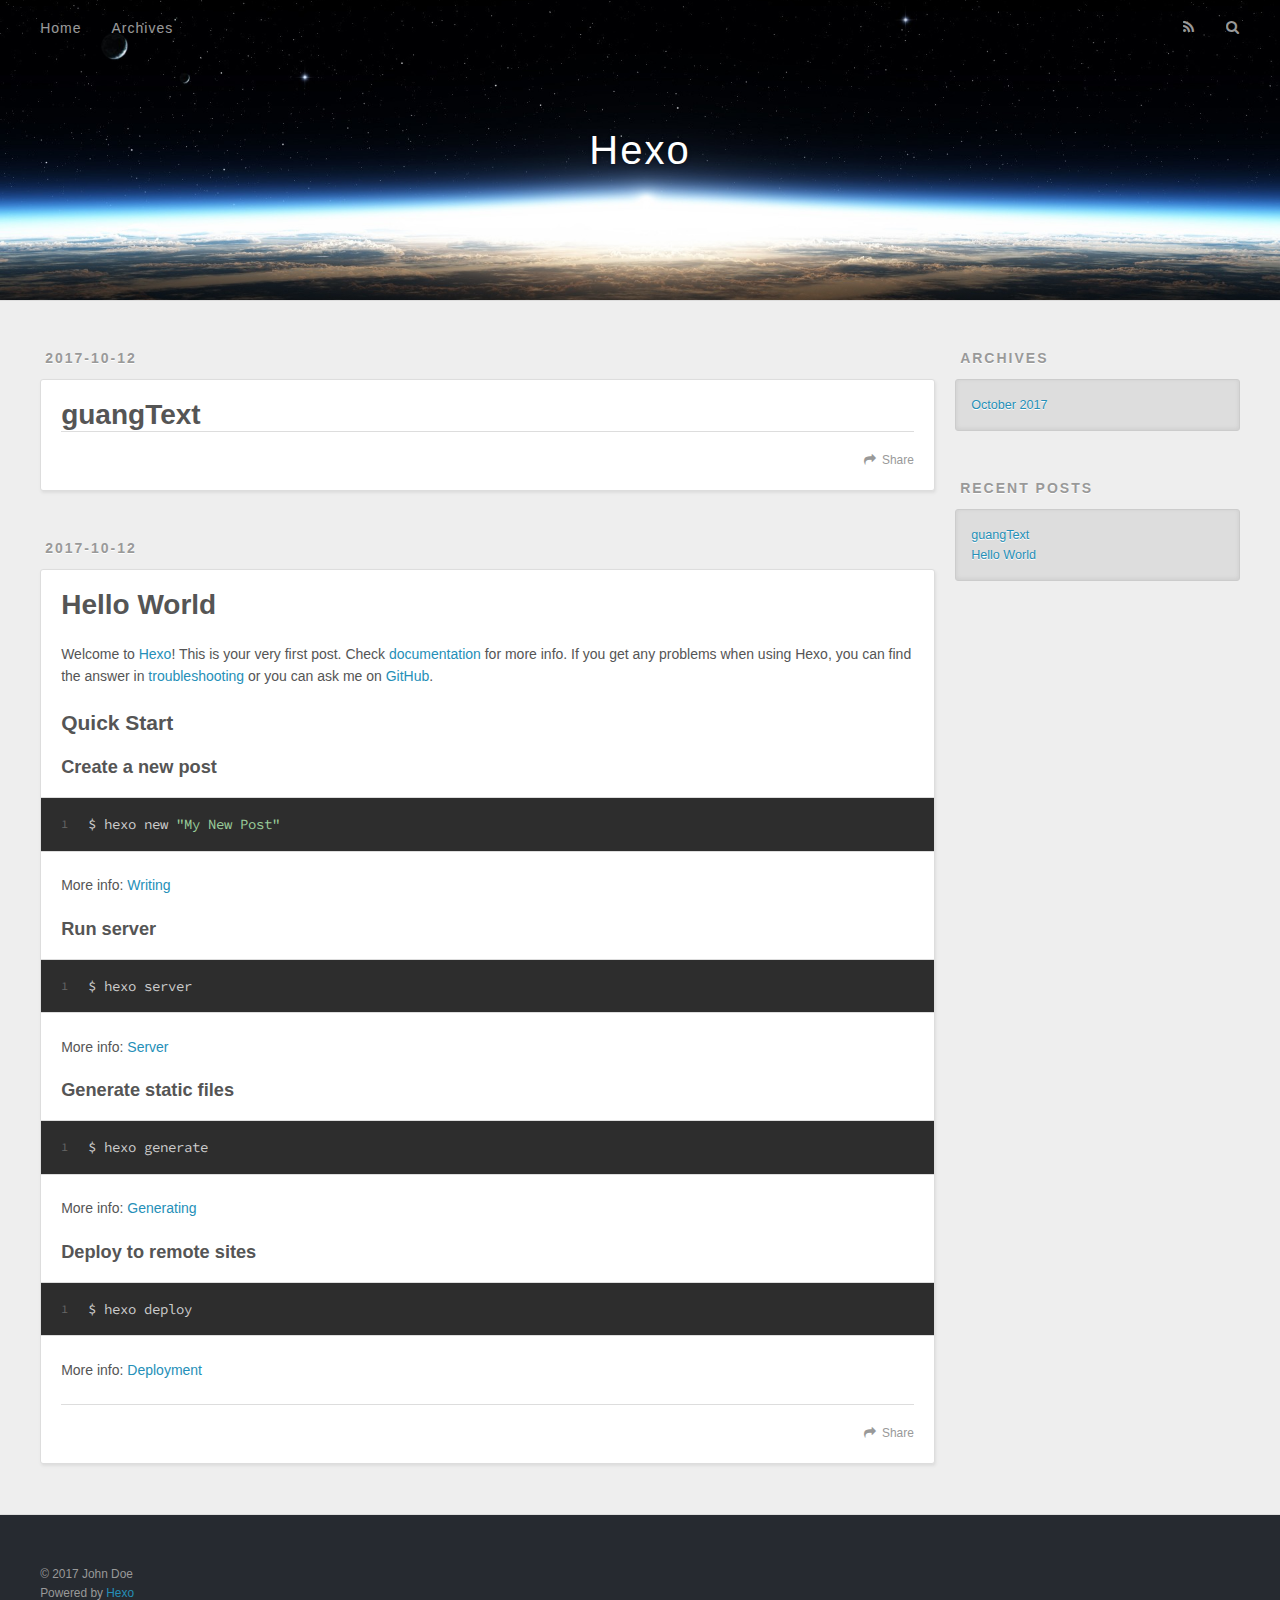
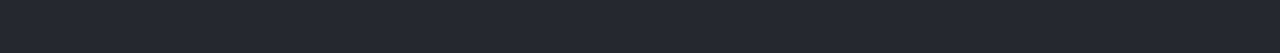
==== index.html @ 4a5bb2af "Site updated: 2017-10-12 17:40:52" ====
<!DOCTYPE html>
<html>
<head>
  <meta charset="utf-8">
  
  <title>Hexo</title>
  <meta name="viewport" content="width=device-width, initial-scale=1, maximum-scale=1">
  <meta property="og:type" content="website">
<meta property="og:title" content="Hexo">
<meta property="og:url" content="http://yoursite.com/index.html">
<meta property="og:site_name" content="Hexo">
<meta name="twitter:card" content="summary">
<meta name="twitter:title" content="Hexo">
  
    <link rel="alternate" href="/atom.xml" title="Hexo" type="application/atom+xml">
  
  
    <link rel="icon" href="/favicon.png">
  
  
    <link href="//fonts.googleapis.com/css?family=Source+Code+Pro" rel="stylesheet" type="text/css">
  
  <link rel="stylesheet" href="/css/style.css">
  

</head>

<body>
  <div id="container">
    <div id="wrap">
      <header id="header">
  <div id="banner"></div>
  <div id="header-outer" class="outer">
    <div id="header-title" class="inner">
      <h1 id="logo-wrap">
        <a href="/" id="logo">Hexo</a>
      </h1>
      
    </div>
    <div id="header-inner" class="inner">
      <nav id="main-nav">
        <a id="main-nav-toggle" class="nav-icon"></a>
        
          <a class="main-nav-link" href="/">Home</a>
        
          <a class="main-nav-link" href="/archives">Archives</a>
        
      </nav>
      <nav id="sub-nav">
        
          <a id="nav-rss-link" class="nav-icon" href="/atom.xml" title="RSS Feed"></a>
        
        <a id="nav-search-btn" class="nav-icon" title="Search"></a>
      </nav>
      <div id="search-form-wrap">
        <form action="//google.com/search" method="get" accept-charset="UTF-8" class="search-form"><input type="search" name="q" class="search-form-input" placeholder="Search"><button type="submit" class="search-form-submit">&#xF002;</button><input type="hidden" name="sitesearch" value="http://yoursite.com"></form>
      </div>
    </div>
  </div>
</header>
      <div class="outer">
        <section id="main">
  
    <article id="post-guangText" class="article article-type-post" itemscope itemprop="blogPost">
  <div class="article-meta">
    <a href="/2017/10/12/guangText/" class="article-date">
  <time datetime="2017-10-12T09:16:40.000Z" itemprop="datePublished">2017-10-12</time>
</a>
    
  </div>
  <div class="article-inner">
    
    
      <header class="article-header">
        
  
    <h1 itemprop="name">
      <a class="article-title" href="/2017/10/12/guangText/">guangText</a>
    </h1>
  

      </header>
    
    <div class="article-entry" itemprop="articleBody">
      
        
      
    </div>
    <footer class="article-footer">
      <a data-url="http://yoursite.com/2017/10/12/guangText/" data-id="cj8o9xj060001q8fym6gomhnx" class="article-share-link">Share</a>
      
      
    </footer>
  </div>
  
</article>


  
    <article id="post-hello-world" class="article article-type-post" itemscope itemprop="blogPost">
  <div class="article-meta">
    <a href="/2017/10/12/hello-world/" class="article-date">
  <time datetime="2017-10-12T09:12:20.000Z" itemprop="datePublished">2017-10-12</time>
</a>
    
  </div>
  <div class="article-inner">
    
    
      <header class="article-header">
        
  
    <h1 itemprop="name">
      <a class="article-title" href="/2017/10/12/hello-world/">Hello World</a>
    </h1>
  

      </header>
    
    <div class="article-entry" itemprop="articleBody">
      
        <p>Welcome to <a href="https://hexo.io/" target="_blank" rel="external">Hexo</a>! This is your very first post. Check <a href="https://hexo.io/docs/" target="_blank" rel="external">documentation</a> for more info. If you get any problems when using Hexo, you can find the answer in <a href="https://hexo.io/docs/troubleshooting.html" target="_blank" rel="external">troubleshooting</a> or you can ask me on <a href="https://github.com/hexojs/hexo/issues" target="_blank" rel="external">GitHub</a>.</p>
<h2 id="Quick-Start"><a href="#Quick-Start" class="headerlink" title="Quick Start"></a>Quick Start</h2><h3 id="Create-a-new-post"><a href="#Create-a-new-post" class="headerlink" title="Create a new post"></a>Create a new post</h3><figure class="highlight bash"><table><tr><td class="gutter"><pre><div class="line">1</div></pre></td><td class="code"><pre><div class="line">$ hexo new <span class="string">"My New Post"</span></div></pre></td></tr></table></figure>
<p>More info: <a href="https://hexo.io/docs/writing.html" target="_blank" rel="external">Writing</a></p>
<h3 id="Run-server"><a href="#Run-server" class="headerlink" title="Run server"></a>Run server</h3><figure class="highlight bash"><table><tr><td class="gutter"><pre><div class="line">1</div></pre></td><td class="code"><pre><div class="line">$ hexo server</div></pre></td></tr></table></figure>
<p>More info: <a href="https://hexo.io/docs/server.html" target="_blank" rel="external">Server</a></p>
<h3 id="Generate-static-files"><a href="#Generate-static-files" class="headerlink" title="Generate static files"></a>Generate static files</h3><figure class="highlight bash"><table><tr><td class="gutter"><pre><div class="line">1</div></pre></td><td class="code"><pre><div class="line">$ hexo generate</div></pre></td></tr></table></figure>
<p>More info: <a href="https://hexo.io/docs/generating.html" target="_blank" rel="external">Generating</a></p>
<h3 id="Deploy-to-remote-sites"><a href="#Deploy-to-remote-sites" class="headerlink" title="Deploy to remote sites"></a>Deploy to remote sites</h3><figure class="highlight bash"><table><tr><td class="gutter"><pre><div class="line">1</div></pre></td><td class="code"><pre><div class="line">$ hexo deploy</div></pre></td></tr></table></figure>
<p>More info: <a href="https://hexo.io/docs/deployment.html" target="_blank" rel="external">Deployment</a></p>

      
    </div>
    <footer class="article-footer">
      <a data-url="http://yoursite.com/2017/10/12/hello-world/" data-id="cj8o9xiz60000q8fy10yx5r9x" class="article-share-link">Share</a>
      
      
    </footer>
  </div>
  
</article>


  

</section>
        
          <aside id="sidebar">
  
    

  
    

  
    
  
    
  <div class="widget-wrap">
    <h3 class="widget-title">Archives</h3>
    <div class="widget">
      <ul class="archive-list"><li class="archive-list-item"><a class="archive-list-link" href="/archives/2017/10/">October 2017</a></li></ul>
    </div>
  </div>


  
    
  <div class="widget-wrap">
    <h3 class="widget-title">Recent Posts</h3>
    <div class="widget">
      <ul>
        
          <li>
            <a href="/2017/10/12/guangText/">guangText</a>
          </li>
        
          <li>
            <a href="/2017/10/12/hello-world/">Hello World</a>
          </li>
        
      </ul>
    </div>
  </div>

  
</aside>
        
      </div>
      <footer id="footer">
  
  <div class="outer">
    <div id="footer-info" class="inner">
      &copy; 2017 John Doe<br>
      Powered by <a href="http://hexo.io/" target="_blank">Hexo</a>
    </div>
  </div>
</footer>
    </div>
    <nav id="mobile-nav">
  
    <a href="/" class="mobile-nav-link">Home</a>
  
    <a href="/archives" class="mobile-nav-link">Archives</a>
  
</nav>
    

<script src="//ajax.googleapis.com/ajax/libs/jquery/2.0.3/jquery.min.js"></script>


  <link rel="stylesheet" href="/fancybox/jquery.fancybox.css">
  <script src="/fancybox/jquery.fancybox.pack.js"></script>


<script src="/js/script.js"></script>

  </div>
</body>
</html>
---- css/style.css ----
body {
  width: 100%;
}
body:before,
body:after {
  content: "";
  display: table;
}
body:after {
  clear: both;
}
html,
body,
div,
span,
applet,
object,
iframe,
h1,
h2,
h3,
h4,
h5,
h6,
p,
blockquote,
pre,
a,
abbr,
acronym,
address,
big,
cite,
code,
del,
dfn,
em,
img,
ins,
kbd,
q,
s,
samp,
small,
strike,
strong,
sub,
sup,
tt,
var,
dl,
dt,
dd,
ol,
ul,
li,
fieldset,
form,
label,
legend,
table,
caption,
tbody,
tfoot,
thead,
tr,
th,
td {
  margin: 0;
  padding: 0;
  border: 0;
  outline: 0;
  font-weight: inherit;
  font-style: inherit;
  font-family: inherit;
  font-size: 100%;
  vertical-align: baseline;
}
body {
  line-height: 1;
  color: #000;
  background: #fff;
}
ol,
ul {
  list-style: none;
}
table {
  border-collapse: separate;
  border-spacing: 0;
  vertical-align: middle;
}
caption,
th,
td {
  text-align: left;
  font-weight: normal;
  vertical-align: middle;
}
a img {
  border: none;
}
input,
button {
  margin: 0;
  padding: 0;
}
input::-moz-focus-inner,
button::-moz-focus-inner {
  border: 0;
  padding: 0;
}
@font-face {
  font-family: FontAwesome;
  font-style: normal;
  font-weight: normal;
  src: url("fonts/fontawesome-webfont.eot?v=#4.0.3");
  src: url("fonts/fontawesome-webfont.eot?#iefix&v=#4.0.3") format("embedded-opentype"), url("fonts/fontawesome-webfont.woff?v=#4.0.3") format("woff"), url("fonts/fontawesome-webfont.ttf?v=#4.0.3") format("truetype"), url("fonts/fontawesome-webfont.svg#fontawesomeregular?v=#4.0.3") format("svg");
}
html,
body,
#container {
  height: 100%;
}
body {
  background: #eee;
  font: 14px "Helvetica Neue", Helvetica, Arial, sans-serif;
  -webkit-text-size-adjust: 100%;
}
.outer {
  max-width: 1220px;
  margin: 0 auto;
  padding: 0 20px;
}
.outer:before,
.outer:after {
  content: "";
  display: table;
}
.outer:after {
  clear: both;
}
.inner {
  display: inline;
  float: left;
  width: 98.33333333333333%;
  margin: 0 0.833333333333333%;
}
.left,
.alignleft {
  float: left;
}
.right,
.alignright {
  float: right;
}
.clear {
  clear: both;
}
#container {
  position: relative;
}
.mobile-nav-on {
  overflow: hidden;
}
#wrap {
  height: 100%;
  width: 100%;
  position: absolute;
  top: 0;
  left: 0;
  -webkit-transition: 0.2s ease-out;
  -moz-transition: 0.2s ease-out;
  -ms-transition: 0.2s ease-out;
  transition: 0.2s ease-out;
  z-index: 1;
  background: #eee;
}
.mobile-nav-on #wrap {
  left: 280px;
}
@media screen and (min-width: 768px) {
  #main {
    display: inline;
    float: left;
    width: 73.33333333333333%;
    margin: 0 0.833333333333333%;
  }
}
.article-date,
.article-category-link,
.archive-year,
.widget-title {
  text-decoration: none;
  text-transform: uppercase;
  letter-spacing: 2px;
  color: #999;
  margin-bottom: 1em;
  margin-left: 5px;
  line-height: 1em;
  text-shadow: 0 1px #fff;
  font-weight: bold;
}
.article-inner,
.archive-article-inner {
  background: #fff;
  -webkit-box-shadow: 1px 2px 3px #ddd;
  box-shadow: 1px 2px 3px #ddd;
  border: 1px solid #ddd;
  border-radius: 3px;
}
.article-entry h1,
.widget h1 {
  font-size: 2em;
}
.article-entry h2,
.widget h2 {
  font-size: 1.5em;
}
.article-entry h3,
.widget h3 {
  font-size: 1.3em;
}
.article-entry h4,
.widget h4 {
  font-size: 1.2em;
}
.article-entry h5,
.widget h5 {
  font-size: 1em;
}
.article-entry h6,
.widget h6 {
  font-size: 1em;
  color: #999;
}
.article-entry hr,
.widget hr {
  border: 1px dashed #ddd;
}
.article-entry strong,
.widget strong {
  font-weight: bold;
}
.article-entry em,
.widget em,
.article-entry cite,
.widget cite {
  font-style: italic;
}
.article-entry sup,
.widget sup,
.article-entry sub,
.widget sub {
  font-size: 0.75em;
  line-height: 0;
  position: relative;
  vertical-align: baseline;
}
.article-entry sup,
.widget sup {
  top: -0.5em;
}
.article-entry sub,
.widget sub {
  bottom: -0.2em;
}
.article-entry small,
.widget small {
  font-size: 0.85em;
}
.article-entry acronym,
.widget acronym,
.article-entry abbr,
.widget abbr {
  border-bottom: 1px dotted;
}
.article-entry ul,
.widget ul,
.article-entry ol,
.widget ol,
.article-entry dl,
.widget dl {
  margin: 0 20px;
  line-height: 1.6em;
}
.article-entry ul ul,
.widget ul ul,
.article-entry ol ul,
.widget ol ul,
.article-entry ul ol,
.widget ul ol,
.article-entry ol ol,
.widget ol ol {
  margin-top: 0;
  margin-bottom: 0;
}
.article-entry ul,
.widget ul {
  list-style: disc;
}
.article-entry ol,
.widget ol {
  list-style: decimal;
}
.article-entry dt,
.widget dt {
  font-weight: bold;
}
#header {
  height: 300px;
  position: relative;
  border-bottom: 1px solid #ddd;
}
#header:before,
#header:after {
  content: "";
  position: absolute;
  left: 0;
  right: 0;
  height: 40px;
}
#header:before {
  top: 0;
  background: -webkit-linear-gradient(rgba(0,0,0,0.2), transparent);
  background: -moz-linear-gradient(rgba(0,0,0,0.2), transparent);
  background: -ms-linear-gradient(rgba(0,0,0,0.2), transparent);
  background: linear-gradient(rgba(0,0,0,0.2), transparent);
}
#header:after {
  bottom: 0;
  background: -webkit-linear-gradient(transparent, rgba(0,0,0,0.2));
  background: -moz-linear-gradient(transparent, rgba(0,0,0,0.2));
  background: -ms-linear-gradient(transparent, rgba(0,0,0,0.2));
  background: linear-gradient(transparent, rgba(0,0,0,0.2));
}
#header-outer {
  height: 100%;
  position: relative;
}
#header-inner {
  position: relative;
  overflow: hidden;
}
#banner {
  position: absolute;
  top: 0;
  left: 0;
  width: 100%;
  height: 100%;
  background: url("images/banner.jpg") center #000;
  -webkit-background-size: cover;
  -moz-background-size: cover;
  background-size: cover;
  z-index: -1;
}
#header-title {
  text-align: center;
  height: 40px;
  position: absolute;
  top: 50%;
  left: 0;
  margin-top: -20px;
}
#logo,
#subtitle {
  text-decoration: none;
  color: #fff;
  font-weight: 300;
  text-shadow: 0 1px 4px rgba(0,0,0,0.3);
}
#logo {
  font-size: 40px;
  line-height: 40px;
  letter-spacing: 2px;
}
#subtitle {
  font-size: 16px;
  line-height: 16px;
  letter-spacing: 1px;
}
#subtitle-wrap {
  margin-top: 16px;
}
#main-nav {
  float: left;
  margin-left: -15px;
}
.nav-icon,
.main-nav-link {
  float: left;
  color: #fff;
  opacity: 0.6;
  text-decoration: none;
  text-shadow: 0 1px rgba(0,0,0,0.2);
  -webkit-transition: opacity 0.2s;
  -moz-transition: opacity 0.2s;
  -ms-transition: opacity 0.2s;
  transition: opacity 0.2s;
  display: block;
  padding: 20px 15px;
}
.nav-icon:hover,
.main-nav-link:hover {
  opacity: 1;
}
.nav-icon {
  font-family: FontAwesome;
  text-align: center;
  font-size: 14px;
  width: 14px;
  height: 14px;
  padding: 20px 15px;
  position: relative;
  cursor: pointer;
}
.main-nav-link {
  font-weight: 300;
  letter-spacing: 1px;
}
@media screen and (max-width: 479px) {
  .main-nav-link {
    display: none;
  }
}
#main-nav-toggle {
  display: none;
}
#main-nav-toggle:before {
  content: "\f0c9";
}
@media screen and (max-width: 479px) {
  #main-nav-toggle {
    display: block;
  }
}
#sub-nav {
  float: right;
  margin-right: -15px;
}
#nav-rss-link:before {
  content: "\f09e";
}
#nav-search-btn:before {
  content: "\f002";
}
#search-form-wrap {
  position: absolute;
  top: 15px;
  width: 150px;
  height: 30px;
  right: -150px;
  opacity: 0;
  -webkit-transition: 0.2s ease-out;
  -moz-transition: 0.2s ease-out;
  -ms-transition: 0.2s ease-out;
  transition: 0.2s ease-out;
}
#search-form-wrap.on {
  opacity: 1;
  right: 0;
}
@media screen and (max-width: 479px) {
  #search-form-wrap {
    width: 100%;
    right: -100%;
  }
}
.search-form {
  position: absolute;
  top: 0;
  left: 0;
  right: 0;
  background: #fff;
  padding: 5px 15px;
  border-radius: 15px;
  -webkit-box-shadow: 0 0 10px rgba(0,0,0,0.3);
  box-shadow: 0 0 10px rgba(0,0,0,0.3);
}
.search-form-input {
  border: none;
  background: none;
  color: #555;
  width: 100%;
  font: 13px "Helvetica Neue", Helvetica, Arial, sans-serif;
  outline: none;
}
.search-form-input::-webkit-search-results-decoration,
.search-form-input::-webkit-search-cancel-button {
  -webkit-appearance: none;
}
.search-form-submit {
  position: absolute;
  top: 50%;
  right: 10px;
  margin-top: -7px;
  font: 13px FontAwesome;
  border: none;
  background: none;
  color: #bbb;
  cursor: pointer;
}
.search-form-submit:hover,
.search-form-submit:focus {
  color: #777;
}
.article {
  margin: 50px 0;
}
.article-inner {
  overflow: hidden;
}
.article-meta:before,
.article-meta:after {
  content: "";
  display: table;
}
.article-meta:after {
  clear: both;
}
.article-date {
  float: left;
}
.article-category {
  float: left;
  line-height: 1em;
  color: #ccc;
  text-shadow: 0 1px #fff;
  margin-left: 8px;
}
.article-category:before {
  content: "\2022";
}
.article-category-link {
  margin: 0 12px 1em;
}
.article-header {
  padding: 20px 20px 0;
}
.article-title {
  text-decoration: none;
  font-size: 2em;
  font-weight: bold;
  color: #555;
  line-height: 1.1em;
  -webkit-transition: color 0.2s;
  -moz-transition: color 0.2s;
  -ms-transition: color 0.2s;
  transition: color 0.2s;
}
a.article-title:hover {
  color: #258fb8;
}
.article-entry {
  color: #555;
  padding: 0 20px;
}
.article-entry:before,
.article-entry:after {
  content: "";
  display: table;
}
.article-entry:after {
  clear: both;
}
.article-entry p,
.article-entry table {
  line-height: 1.6em;
  margin: 1.6em 0;
}
.article-entry h1,
.article-entry h2,
.article-entry h3,
.article-entry h4,
.article-entry h5,
.article-entry h6 {
  font-weight: bold;
}
.article-entry h1,
.article-entry h2,
.article-entry h3,
.article-entry h4,
.article-entry h5,
.article-entry h6 {
  line-height: 1.1em;
  margin: 1.1em 0;
}
.article-entry a {
  color: #258fb8;
  text-decoration: none;
}
.article-entry a:hover {
  text-decoration: underline;
}
.article-entry ul,
.article-entry ol,
.article-entry dl {
  margin-top: 1.6em;
  margin-bottom: 1.6em;
}
.article-entry img,
.article-entry video {
  max-width: 100%;
  height: auto;
  display: block;
  margin: auto;
}
.article-entry iframe {
  border: none;
}
.article-entry table {
  width: 100%;
  border-collapse: collapse;
  border-spacing: 0;
}
.article-entry th {
  font-weight: bold;
  border-bottom: 3px solid #ddd;
  padding-bottom: 0.5em;
}
.article-entry td {
  border-bottom: 1px solid #ddd;
  padding: 10px 0;
}
.article-entry blockquote {
  font-family: Georgia, "Times New Roman", serif;
  font-size: 1.4em;
  margin: 1.6em 20px;
  text-align: center;
}
.article-entry blockquote footer {
  font-size: 14px;
  margin: 1.6em 0;
  font-family: "Helvetica Neue", Helvetica, Arial, sans-serif;
}
.article-entry blockquote footer cite:before {
  content: "—";
  padding: 0 0.5em;
}
.article-entry .pullquote {
  text-align: left;
  width: 45%;
  margin: 0;
}
.article-entry .pullquote.left {
  margin-left: 0.5em;
  margin-right: 1em;
}
.article-entry .pullquote.right {
  margin-right: 0.5em;
  margin-left: 1em;
}
.article-entry .caption {
  color: #999;
  display: block;
  font-size: 0.9em;
  margin-top: 0.5em;
  position: relative;
  text-align: center;
}
.article-entry .video-container {
  position: relative;
  padding-top: 56.25%;
  height: 0;
  overflow: hidden;
}
.article-entry .video-container iframe,
.article-entry .video-container object,
.article-entry .video-container embed {
  position: absolute;
  top: 0;
  left: 0;
  width: 100%;
  height: 100%;
  margin-top: 0;
}
.article-more-link a {
  display: inline-block;
  line-height: 1em;
  padding: 6px 15px;
  border-radius: 15px;
  background: #eee;
  color: #999;
  text-shadow: 0 1px #fff;
  text-decoration: none;
}
.article-more-link a:hover {
  background: #258fb8;
  color: #fff;
  text-decoration: none;
  text-shadow: 0 1px #1e7293;
}
.article-footer {
  font-size: 0.85em;
  line-height: 1.6em;
  border-top: 1px solid #ddd;
  padding-top: 1.6em;
  margin: 0 20px 20px;
}
.article-footer:before,
.article-footer:after {
  content: "";
  display: table;
}
.article-footer:after {
  clear: both;
}
.article-footer a {
  color: #999;
  text-decoration: none;
}
.article-footer a:hover {
  color: #555;
}
.article-tag-list-item {
  float: left;
  margin-right: 10px;
}
.article-tag-list-link:before {
  content: "#";
}
.article-comment-link {
  float: right;
}
.article-comment-link:before {
  content: "\f075";
  font-family: FontAwesome;
  padding-right: 8px;
}
.article-share-link {
  cursor: pointer;
  float: right;
  margin-left: 20px;
}
.article-share-link:before {
  content: "\f064";
  font-family: FontAwesome;
  padding-right: 6px;
}
#article-nav {
  position: relative;
}
#article-nav:before,
#article-nav:after {
  content: "";
  display: table;
}
#article-nav:after {
  clear: both;
}
@media screen and (min-width: 768px) {
  #article-nav {
    margin: 50px 0;
  }
  #article-nav:before {
    width: 8px;
    height: 8px;
    position: absolute;
    top: 50%;
    left: 50%;
    margin-top: -4px;
    margin-left: -4px;
    content: "";
    border-radius: 50%;
    background: #ddd;
    -webkit-box-shadow: 0 1px 2px #fff;
    box-shadow: 0 1px 2px #fff;
  }
}
.article-nav-link-wrap {
  text-decoration: none;
  text-shadow: 0 1px #fff;
  color: #999;
  -webkit-box-sizing: border-box;
  -moz-box-sizing: border-box;
  box-sizing: border-box;
  margin-top: 50px;
  text-align: center;
  display: block;
}
.article-nav-link-wrap:hover {
  color: #555;
}
@media screen and (min-width: 768px) {
  .article-nav-link-wrap {
    width: 50%;
    margin-top: 0;
  }
}
@media screen and (min-width: 768px) {
  #article-nav-newer {
    float: left;
    text-align: right;
    padding-right: 20px;
  }
}
@media screen and (min-width: 768px) {
  #article-nav-older {
    float: right;
    text-align: left;
    padding-left: 20px;
  }
}
.article-nav-caption {
  text-transform: uppercase;
  letter-spacing: 2px;
  color: #ddd;
  line-height: 1em;
  font-weight: bold;
}
#article-nav-newer .article-nav-caption {
  margin-right: -2px;
}
.article-nav-title {
  font-size: 0.85em;
  line-height: 1.6em;
  margin-top: 0.5em;
}
.article-share-box {
  position: absolute;
  display: none;
  background: #fff;
  -webkit-box-shadow: 1px 2px 10px rgba(0,0,0,0.2);
  box-shadow: 1px 2px 10px rgba(0,0,0,0.2);
  border-radius: 3px;
  margin-left: -145px;
  overflow: hidden;
  z-index: 1;
}
.article-share-box.on {
  display: block;
}
.article-share-input {
  width: 100%;
  background: none;
  -webkit-box-sizing: border-box;
  -moz-box-sizing: border-box;
  box-sizing: border-box;
  font: 14px "Helvetica Neue", Helvetica, Arial, sans-serif;
  padding: 0 15px;
  color: #555;
  outline: none;
  border: 1px solid #ddd;
  border-radius: 3px 3px 0 0;
  height: 36px;
  line-height: 36px;
}
.article-share-links {
  background: #eee;
}
.article-share-links:before,
.article-share-links:after {
  content: "";
  display: table;
}
.article-share-links:after {
  clear: both;
}
.article-share-twitter,
.article-share-facebook,
.article-share-pinterest,
.article-share-google {
  width: 50px;
  height: 36px;
  display: block;
  float: left;
  position: relative;
  color: #999;
  text-shadow: 0 1px #fff;
}
.article-share-twitter:before,
.article-share-facebook:before,
.article-share-pinterest:before,
.article-share-google:before {
  font-size: 20px;
  font-family: FontAwesome;
  width: 20px;
  height: 20px;
  position: absolute;
  top: 50%;
  left: 50%;
  margin-top: -10px;
  margin-left: -10px;
  text-align: center;
}
.article-share-twitter:hover,
.article-share-facebook:hover,
.article-share-pinterest:hover,
.article-share-google:hover {
  color: #fff;
}
.article-share-twitter:before {
  content: "\f099";
}
.article-share-twitter:hover {
  background: #00aced;
  text-shadow: 0 1px #008abe;
}
.article-share-facebook:before {
  content: "\f09a";
}
.article-share-facebook:hover {
  background: #3b5998;
  text-shadow: 0 1px #2f477a;
}
.article-share-pinterest:before {
  content: "\f0d2";
}
.article-share-pinterest:hover {
  background: #cb2027;
  text-shadow: 0 1px #a21a1f;
}
.article-share-google:before {
  content: "\f0d5";
}
.article-share-google:hover {
  background: #dd4b39;
  text-shadow: 0 1px #be3221;
}
.article-gallery {
  background: #000;
  position: relative;
}
.article-gallery-photos {
  position: relative;
  overflow: hidden;
}
.article-gallery-img {
  display: none;
  max-width: 100%;
}
.article-gallery-img:first-child {
  display: block;
}
.article-gallery-img.loaded {
  position: absolute;
  display: block;
}
.article-gallery-img img {
  display: block;
  max-width: 100%;
  margin: 0 auto;
}
#comments {
  background: #fff;
  -webkit-box-shadow: 1px 2px 3px #ddd;
  box-shadow: 1px 2px 3px #ddd;
  padding: 20px;
  border: 1px solid #ddd;
  border-radius: 3px;
  margin: 50px 0;
}
#comments a {
  color: #258fb8;
}
.archives-wrap {
  margin: 50px 0;
}
.archives:before,
.archives:after {
  content: "";
  display: table;
}
.archives:after {
  clear: both;
}
.archive-year-wrap {
  margin-bottom: 1em;
}
.archives {
  -webkit-column-gap: 10px;
  -moz-column-gap: 10px;
  column-gap: 10px;
}
@media screen and (min-width: 480px) and (max-width: 767px) {
  .archives {
    -webkit-column-count: 2;
    -moz-column-count: 2;
    column-count: 2;
  }
}
@media screen and (min-width: 768px) {
  .archives {
    -webkit-column-count: 3;
    -moz-column-count: 3;
    column-count: 3;
  }
}
.archive-article {
  -webkit-column-break-inside: avoid;
  page-break-inside: avoid;
  overflow: hidden;
  break-inside: avoid-column;
}
.archive-article-inner {
  padding: 10px;
  margin-bottom: 15px;
}
.archive-article-title {
  text-decoration: none;
  font-weight: bold;
  color: #555;
  -webkit-transition: color 0.2s;
  -moz-transition: color 0.2s;
  -ms-transition: color 0.2s;
  transition: color 0.2s;
  line-height: 1.6em;
}
.archive-article-title:hover {
  color: #258fb8;
}
.archive-article-footer {
  margin-top: 1em;
}
.archive-article-date {
  color: #999;
  text-decoration: none;
  font-size: 0.85em;
  line-height: 1em;
  margin-bottom: 0.5em;
  display: block;
}
#page-nav {
  margin: 50px auto;
  background: #fff;
  -webkit-box-shadow: 1px 2px 3px #ddd;
  box-shadow: 1px 2px 3px #ddd;
  border: 1px solid #ddd;
  border-radius: 3px;
  text-align: center;
  color: #999;
  overflow: hidden;
}
#page-nav:before,
#page-nav:after {
  content: "";
  display: table;
}
#page-nav:after {
  clear: both;
}
#page-nav a,
#page-nav span {
  padding: 10px 20px;
  line-height: 1;
  height: 2ex;
}
#page-nav a {
  color: #999;
  text-decoration: none;
}
#page-nav a:hover {
  background: #999;
  color: #fff;
}
#page-nav .prev {
  float: left;
}
#page-nav .next {
  float: right;
}
#page-nav .page-number {
  display: inline-block;
}
@media screen and (max-width: 479px) {
  #page-nav .page-number {
    display: none;
  }
}
#page-nav .current {
  color: #555;
  font-weight: bold;
}
#page-nav .space {
  color: #ddd;
}
#footer {
  background: #262a30;
  padding: 50px 0;
  border-top: 1px solid #ddd;
  color: #999;
}
#footer a {
  color: #258fb8;
  text-decoration: none;
}
#footer a:hover {
  text-decoration: underline;
}
#footer-info {
  line-height: 1.6em;
  font-size: 0.85em;
}
.article-entry pre,
.article-entry .highlight {
  background: #2d2d2d;
  margin: 0 -20px;
  padding: 15px 20px;
  border-style: solid;
  border-color: #ddd;
  border-width: 1px 0;
  overflow: auto;
  color: #ccc;
  line-height: 22.400000000000002px;
}
.article-entry .highlight .gutter pre,
.article-entry .gist .gist-file .gist-data .line-numbers {
  color: #666;
  font-size: 0.85em;
}
.article-entry pre,
.article-entry code {
  font-family: "Source Code Pro", Consolas, Monaco, Menlo, Consolas, monospace;
}
.article-entry code {
  background: #eee;
  text-shadow: 0 1px #fff;
  padding: 0 0.3em;
}
.article-entry pre code {
  background: none;
  text-shadow: none;
  padding: 0;
}
.article-entry .highlight pre {
  border: none;
  margin: 0;
  padding: 0;
}
.article-entry .highlight table {
  margin: 0;
  width: auto;
}
.article-entry .highlight td {
  border: none;
  padding: 0;
}
.article-entry .highlight figcaption {
  font-size: 0.85em;
  color: #999;
  line-height: 1em;
  margin-bottom: 1em;
}
.article-entry .highlight figcaption:before,
.article-entry .highlight figcaption:after {
  content: "";
  display: table;
}
.article-entry .highlight figcaption:after {
  clear: both;
}
.article-entry .highlight figcaption a {
  float: right;
}
.article-entry .highlight .gutter pre {
  text-align: right;
  padding-right: 20px;
}
.article-entry .highlight .line {
  height: 22.400000000000002px;
}
.article-entry .highlight .line.marked {
  background: #515151;
}
.article-entry .gist {
  margin: 0 -20px;
  border-style: solid;
  border-color: #ddd;
  border-width: 1px 0;
  background: #2d2d2d;
  padding: 15px 20px 15px 0;
}
.article-entry .gist .gist-file {
  border: none;
  font-family: "Source Code Pro", Consolas, Monaco, Menlo, Consolas, monospace;
  margin: 0;
}
.article-entry .gist .gist-file .gist-data {
  background: none;
  border: none;
}
.article-entry .gist .gist-file .gist-data .line-numbers {
  background: none;
  border: none;
  padding: 0 20px 0 0;
}
.article-entry .gist .gist-file .gist-data .line-data {
  padding: 0 !important;
}
.article-entry .gist .gist-file .highlight {
  margin: 0;
  padding: 0;
  border: none;
}
.article-entry .gist .gist-file .gist-meta {
  background: #2d2d2d;
  color: #999;
  font: 0.85em "Helvetica Neue", Helvetica, Arial, sans-serif;
  text-shadow: 0 0;
  padding: 0;
  margin-top: 1em;
  margin-left: 20px;
}
.article-entry .gist .gist-file .gist-meta a {
  color: #258fb8;
  font-weight: normal;
}
.article-entry .gist .gist-file .gist-meta a:hover {
  text-decoration: underline;
}
pre .comment,
pre .title {
  color: #999;
}
pre .variable,
pre .attribute,
pre .tag,
pre .regexp,
pre .ruby .constant,
pre .xml .tag .title,
pre .xml .pi,
pre .xml .doctype,
pre .html .doctype,
pre .css .id,
pre .css .class,
pre .css .pseudo {
  color: #f2777a;
}
pre .number,
pre .preprocessor,
pre .built_in,
pre .literal,
pre .params,
pre .constant {
  color: #f99157;
}
pre .class,
pre .ruby .class .title,
pre .css .rules .attribute {
  color: #9c9;
}
pre .string,
pre .value,
pre .inheritance,
pre .header,
pre .ruby .symbol,
pre .xml .cdata {
  color: #9c9;
}
pre .css .hexcolor {
  color: #6cc;
}
pre .function,
pre .python .decorator,
pre .python .title,
pre .ruby .function .title,
pre .ruby .title .keyword,
pre .perl .sub,
pre .javascript .title,
pre .coffeescript .title {
  color: #69c;
}
pre .keyword,
pre .javascript .function {
  color: #c9c;
}
@media screen and (max-width: 479px) {
  #mobile-nav {
    position: absolute;
    top: 0;
    left: 0;
    width: 280px;
    height: 100%;
    background: #191919;
    border-right: 1px solid #fff;
  }
}
@media screen and (max-width: 479px) {
  .mobile-nav-link {
    display: block;
    color: #999;
    text-decoration: none;
    padding: 15px 20px;
    font-weight: bold;
  }
  .mobile-nav-link:hover {
    color: #fff;
  }
}
@media screen and (min-width: 768px) {
  #sidebar {
    display: inline;
    float: left;
    width: 23.333333333333332%;
    margin: 0 0.833333333333333%;
  }
}
.widget-wrap {
  margin: 50px 0;
}
.widget {
  color: #777;
  text-shadow: 0 1px #fff;
  background: #ddd;
  -webkit-box-shadow: 0 -1px 4px #ccc inset;
  box-shadow: 0 -1px 4px #ccc inset;
  border: 1px solid #ccc;
  padding: 15px;
  border-radius: 3px;
}
.widget a {
  color: #258fb8;
  text-decoration: none;
}
.widget a:hover {
  text-decoration: underline;
}
.widget ul ul,
.widget ol ul,
.widget dl ul,
.widget ul ol,
.widget ol ol,
.widget dl ol,
.widget ul dl,
.widget ol dl,
.widget dl dl {
  margin-left: 15px;
  list-style: disc;
}
.widget {
  line-height: 1.6em;
  word-wrap: break-word;
  font-size: 0.9em;
}
.widget ul,
.widget ol {
  list-style: none;
  margin: 0;
}
.widget ul ul,
.widget ol ul,
.widget ul ol,
.widget ol ol {
  margin: 0 20px;
}
.widget ul ul,
.widget ol ul {
  list-style: disc;
}
.widget ul ol,
.widget ol ol {
  list-style: decimal;
}
.category-list-count,
.tag-list-count,
.archive-list-count {
  padding-left: 5px;
  color: #999;
  font-size: 0.85em;
}
.category-list-count:before,
.tag-list-count:before,
.archive-list-count:before {
  content: "(";
}
.category-list-count:after,
.tag-list-count:after,
.archive-list-count:after {
  content: ")";
}
.tagcloud a {
  margin-right: 5px;
  display: inline-block;
}
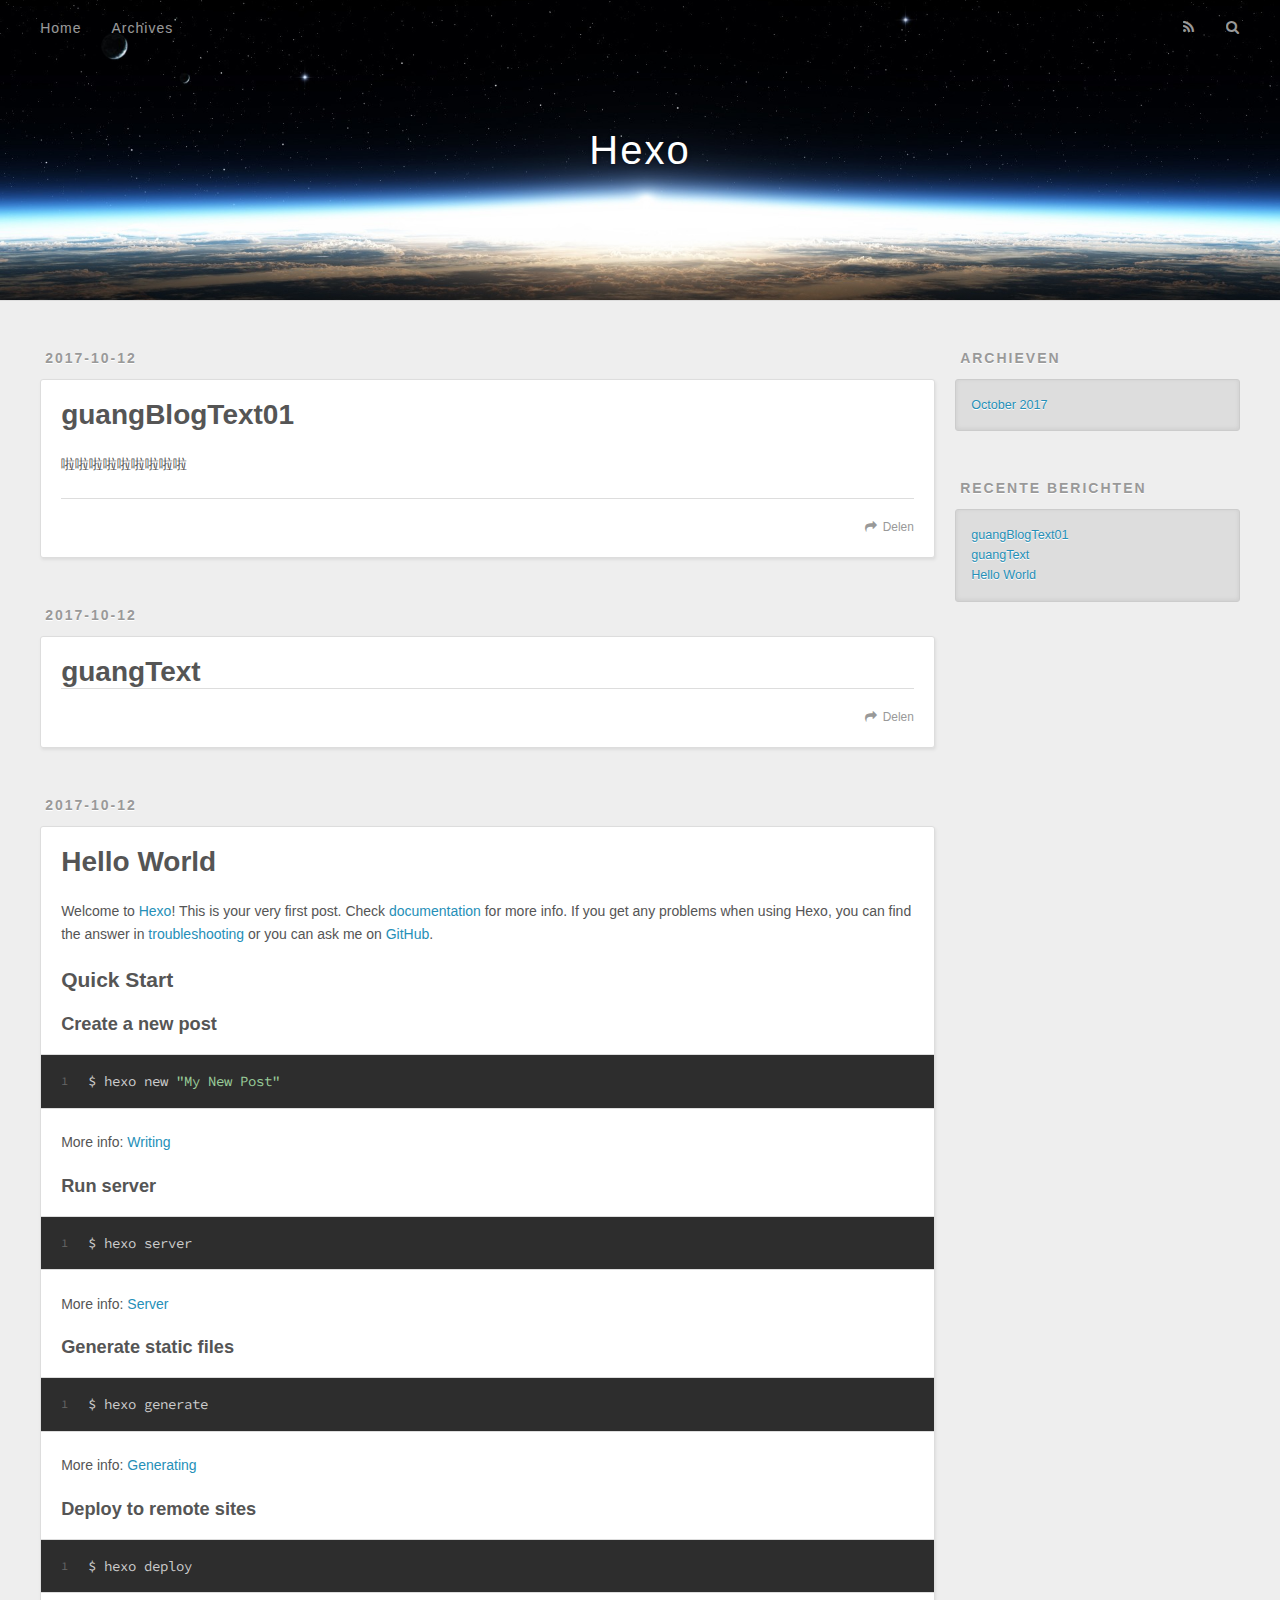
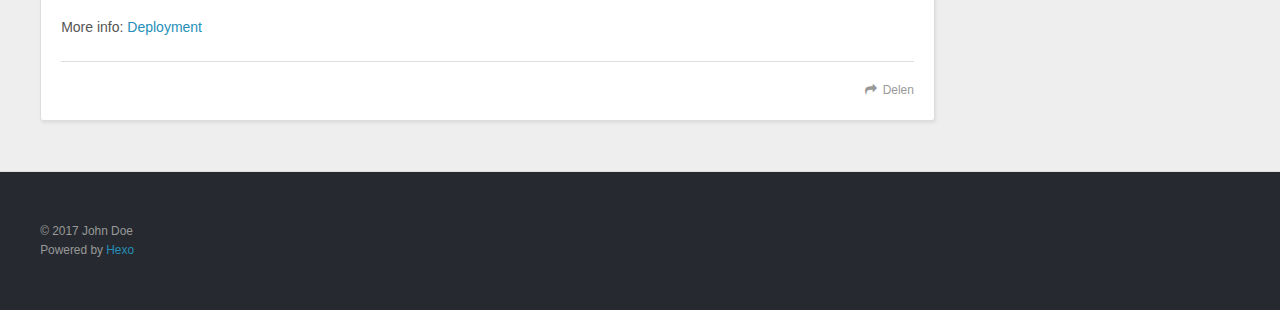
==== commit a205404a: "Site updated: 2017-10-12 17:51:45" ====
--- a/index.html
+++ b/index.html
@@ -50,7 +50,7 @@
         
           <a id="nav-rss-link" class="nav-icon" href="/atom.xml" title="RSS Feed"></a>
         
-        <a id="nav-search-btn" class="nav-icon" title="Search"></a>
+        <a id="nav-search-btn" class="nav-icon" title="Zoeken"></a>
       </nav>
       <div id="search-form-wrap">
         <form action="//google.com/search" method="get" accept-charset="UTF-8" class="search-form"><input type="search" name="q" class="search-form-input" placeholder="Search"><button type="submit" class="search-form-submit">&#xF002;</button><input type="hidden" name="sitesearch" value="http://yoursite.com"></form>
@@ -60,6 +60,43 @@
 </header>
       <div class="outer">
         <section id="main">
+  
+    <article id="post-guangBlogText01" class="article article-type-post" itemscope itemprop="blogPost">
+  <div class="article-meta">
+    <a href="/2017/10/12/guangBlogText01/" class="article-date">
+  <time datetime="2017-10-12T09:47:40.000Z" itemprop="datePublished">2017-10-12</time>
+</a>
+    
+  </div>
+  <div class="article-inner">
+    
+    
+      <header class="article-header">
+        
+  
+    <h1 itemprop="name">
+      <a class="article-title" href="/2017/10/12/guangBlogText01/">guangBlogText01</a>
+    </h1>
+  
+
+      </header>
+    
+    <div class="article-entry" itemprop="articleBody">
+      
+        <p>啦啦啦啦啦啦啦啦啦</p>
+
+      
+    </div>
+    <footer class="article-footer">
+      <a data-url="http://yoursite.com/2017/10/12/guangBlogText01/" data-id="cj8oabd9j00007ffyiih7tqdu" class="article-share-link">Delen</a>
+      
+      
+    </footer>
+  </div>
+  
+</article>
+
+
   
     <article id="post-guangText" class="article article-type-post" itemscope itemprop="blogPost">
   <div class="article-meta">
@@ -87,7 +124,7 @@
       
     </div>
     <footer class="article-footer">
-      <a data-url="http://yoursite.com/2017/10/12/guangText/" data-id="cj8o9xj060001q8fym6gomhnx" class="article-share-link">Share</a>
+      <a data-url="http://yoursite.com/2017/10/12/guangText/" data-id="cj8oabdaf00017ffyoj447lbl" class="article-share-link">Delen</a>
       
       
     </footer>
@@ -132,7 +169,7 @@
       
     </div>
     <footer class="article-footer">
-      <a data-url="http://yoursite.com/2017/10/12/hello-world/" data-id="cj8o9xiz60000q8fy10yx5r9x" class="article-share-link">Share</a>
+      <a data-url="http://yoursite.com/2017/10/12/hello-world/" data-id="cj8oabdb500027ffywhydbd3q" class="article-share-link">Delen</a>
       
       
     </footer>
@@ -157,7 +194,7 @@
   
     
   <div class="widget-wrap">
-    <h3 class="widget-title">Archives</h3>
+    <h3 class="widget-title">Archieven</h3>
     <div class="widget">
       <ul class="archive-list"><li class="archive-list-item"><a class="archive-list-link" href="/archives/2017/10/">October 2017</a></li></ul>
     </div>
@@ -167,9 +204,13 @@
   
     
   <div class="widget-wrap">
-    <h3 class="widget-title">Recent Posts</h3>
+    <h3 class="widget-title">Recente berichten</h3>
     <div class="widget">
       <ul>
+        
+          <li>
+            <a href="/2017/10/12/guangBlogText01/">guangBlogText01</a>
+          </li>
         
           <li>
             <a href="/2017/10/12/guangText/">guangText</a>
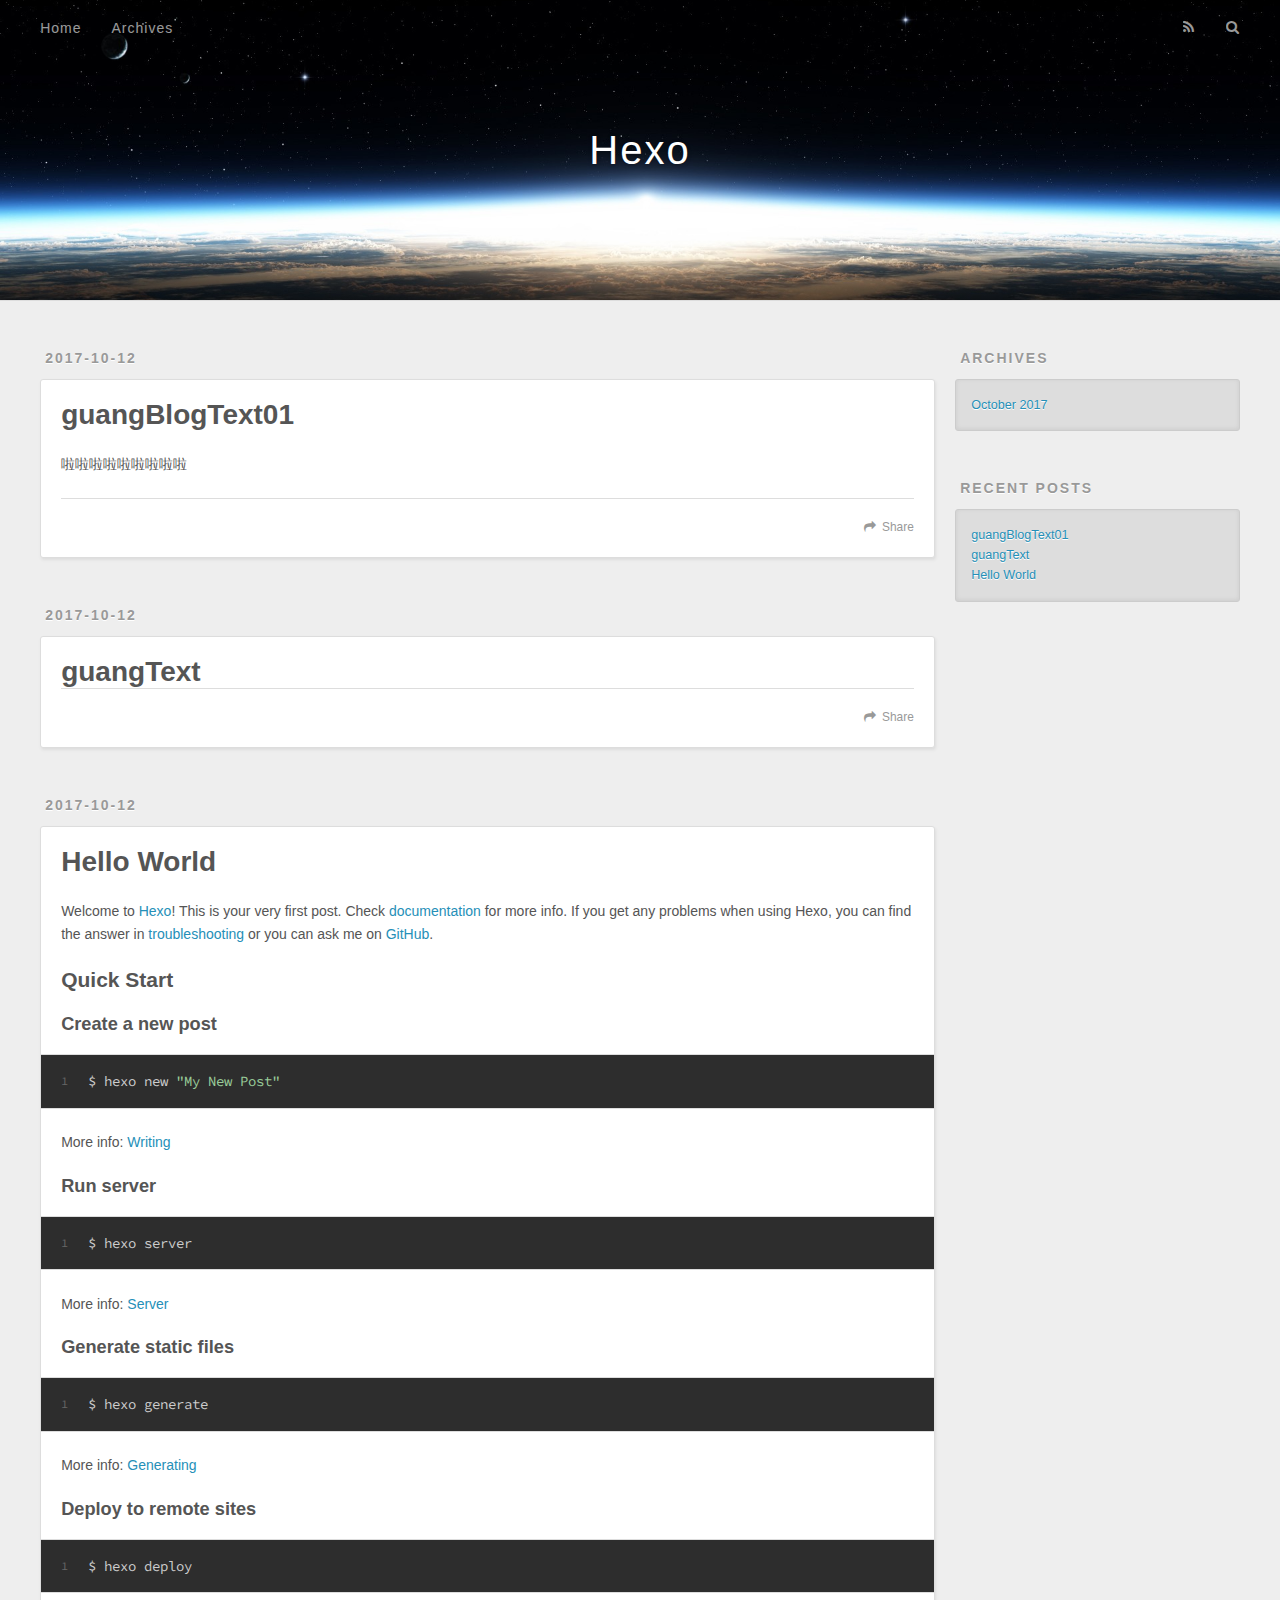
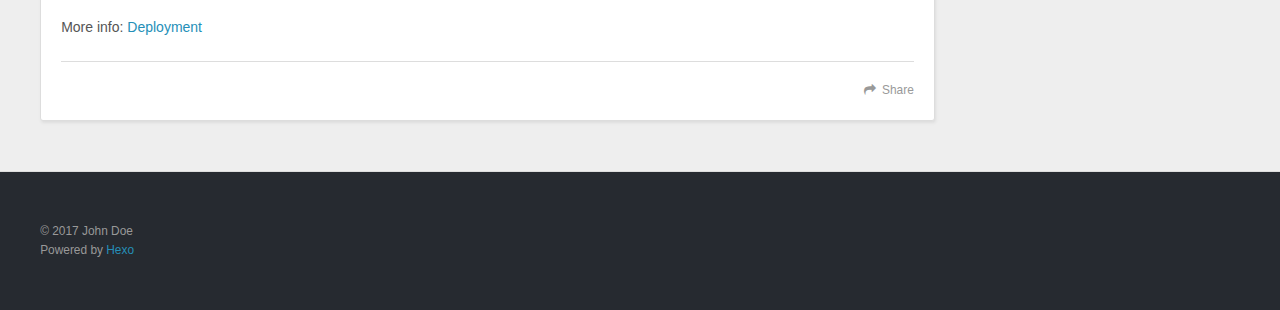
==== commit 51396b5d: "Site updated: 2017-10-13 09:14:19" ====
--- a/index.html
+++ b/index.html
@@ -50,7 +50,7 @@
         
           <a id="nav-rss-link" class="nav-icon" href="/atom.xml" title="RSS Feed"></a>
         
-        <a id="nav-search-btn" class="nav-icon" title="Zoeken"></a>
+        <a id="nav-search-btn" class="nav-icon" title="Search"></a>
       </nav>
       <div id="search-form-wrap">
         <form action="//google.com/search" method="get" accept-charset="UTF-8" class="search-form"><input type="search" name="q" class="search-form-input" placeholder="Search"><button type="submit" class="search-form-submit">&#xF002;</button><input type="hidden" name="sitesearch" value="http://yoursite.com"></form>
@@ -88,7 +88,7 @@
       
     </div>
     <footer class="article-footer">
-      <a data-url="http://yoursite.com/2017/10/12/guangBlogText01/" data-id="cj8oabd9j00007ffyiih7tqdu" class="article-share-link">Delen</a>
+      <a data-url="http://yoursite.com/2017/10/12/guangBlogText01/" data-id="cj8oa6g8o0000lefy02f683iv" class="article-share-link">Share</a>
       
       
     </footer>
@@ -124,7 +124,7 @@
       
     </div>
     <footer class="article-footer">
-      <a data-url="http://yoursite.com/2017/10/12/guangText/" data-id="cj8oabdaf00017ffyoj447lbl" class="article-share-link">Delen</a>
+      <a data-url="http://yoursite.com/2017/10/12/guangText/" data-id="cj8o93ety0000l2fyx64jsekj" class="article-share-link">Share</a>
       
       
     </footer>
@@ -169,7 +169,7 @@
       
     </div>
     <footer class="article-footer">
-      <a data-url="http://yoursite.com/2017/10/12/hello-world/" data-id="cj8oabdb500027ffywhydbd3q" class="article-share-link">Delen</a>
+      <a data-url="http://yoursite.com/2017/10/12/hello-world/" data-id="cj8o93euw0001l2fyygqwwyb4" class="article-share-link">Share</a>
       
       
     </footer>
@@ -194,7 +194,7 @@
   
     
   <div class="widget-wrap">
-    <h3 class="widget-title">Archieven</h3>
+    <h3 class="widget-title">Archives</h3>
     <div class="widget">
       <ul class="archive-list"><li class="archive-list-item"><a class="archive-list-link" href="/archives/2017/10/">October 2017</a></li></ul>
     </div>
@@ -204,7 +204,7 @@
   
     
   <div class="widget-wrap">
-    <h3 class="widget-title">Recente berichten</h3>
+    <h3 class="widget-title">Recent Posts</h3>
     <div class="widget">
       <ul>
         
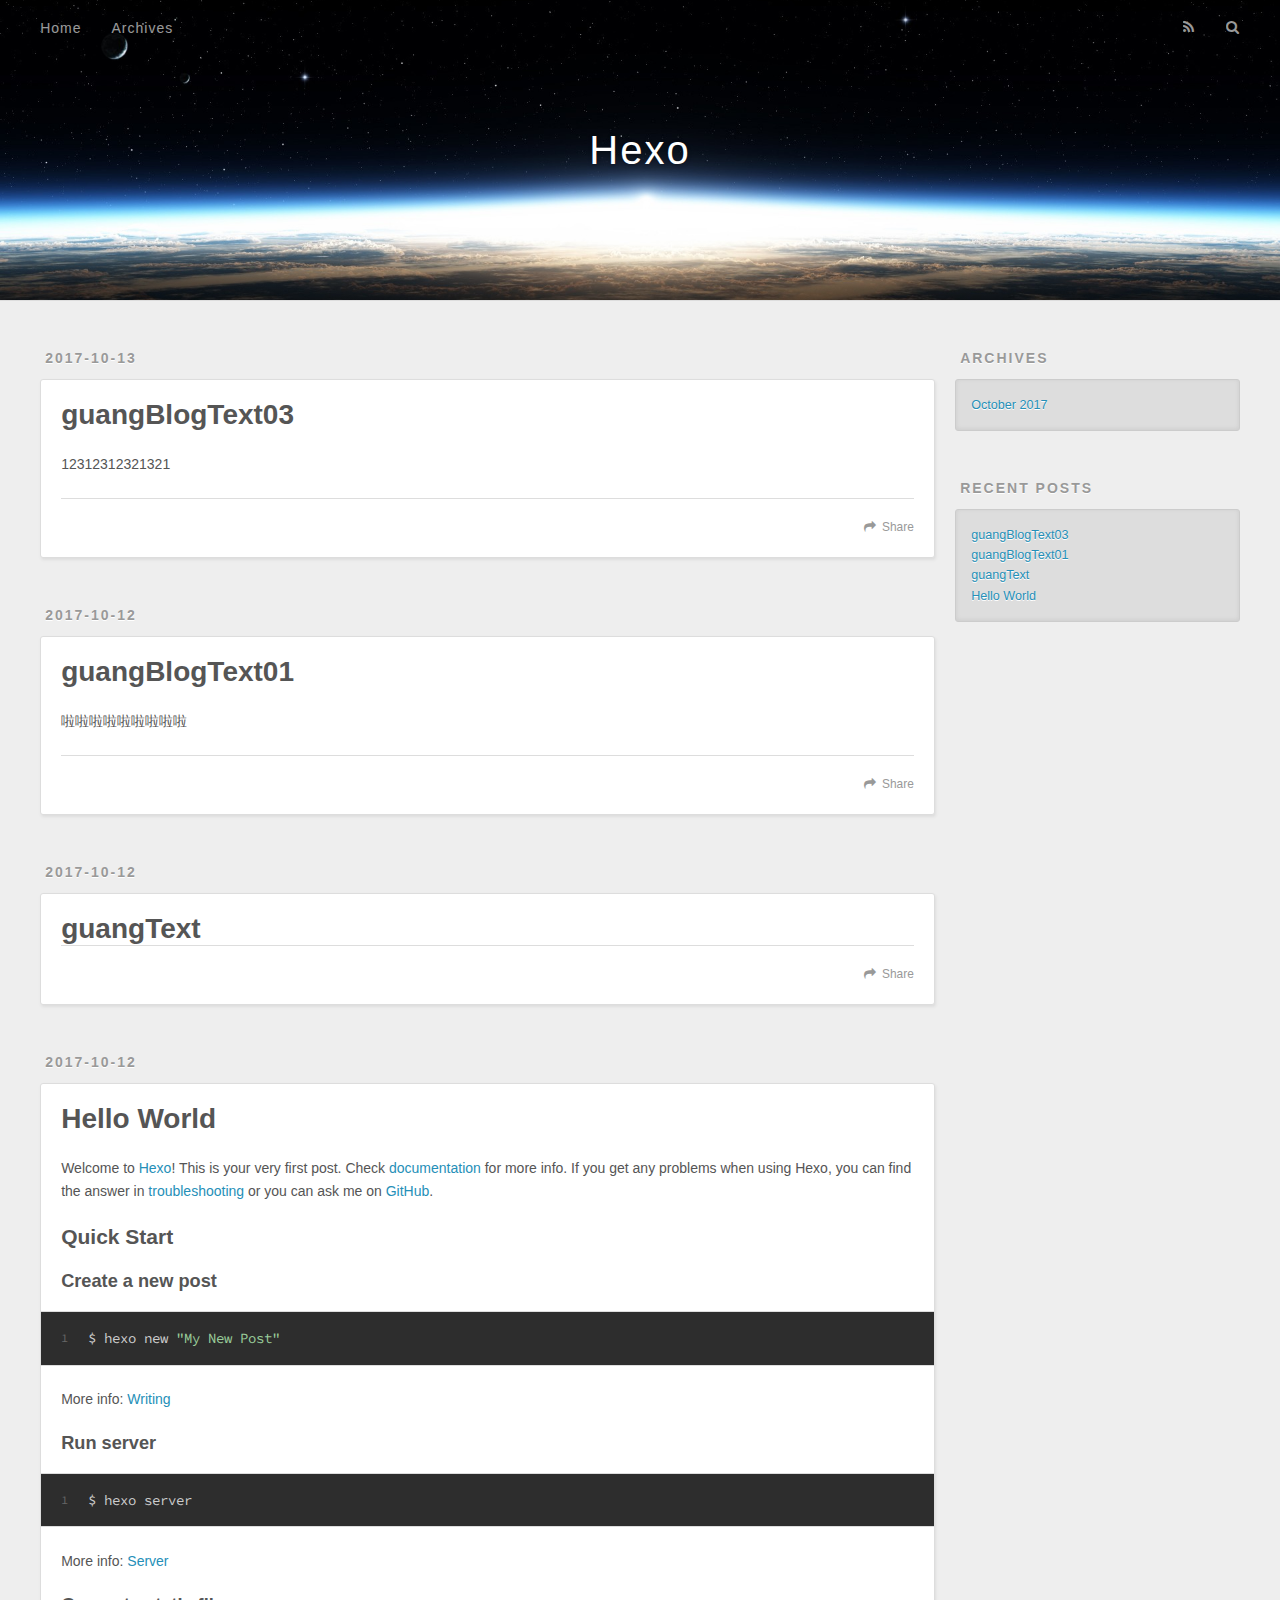
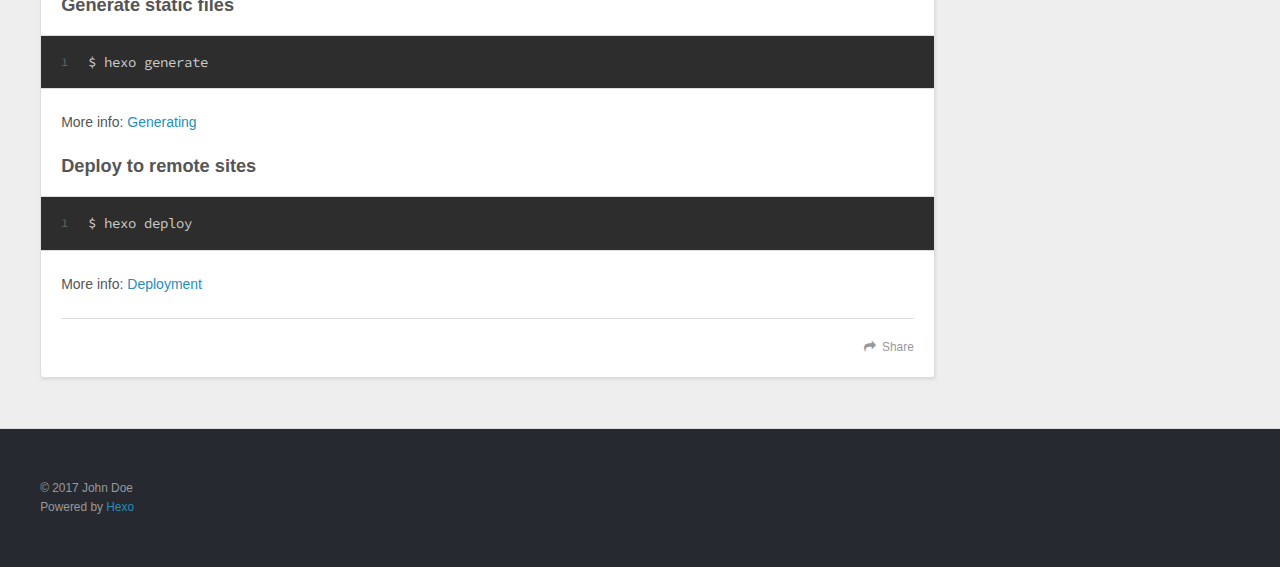
==== commit d3e71958: "Site updated: 2017-10-13 09:42:15" ====
--- a/index.html
+++ b/index.html
@@ -61,6 +61,43 @@
       <div class="outer">
         <section id="main">
   
+    <article id="post-guangBlogText03" class="article article-type-post" itemscope itemprop="blogPost">
+  <div class="article-meta">
+    <a href="/2017/10/13/guangBlogText03/" class="article-date">
+  <time datetime="2017-10-13T01:40:31.000Z" itemprop="datePublished">2017-10-13</time>
+</a>
+    
+  </div>
+  <div class="article-inner">
+    
+    
+      <header class="article-header">
+        
+  
+    <h1 itemprop="name">
+      <a class="article-title" href="/2017/10/13/guangBlogText03/">guangBlogText03</a>
+    </h1>
+  
+
+      </header>
+    
+    <div class="article-entry" itemprop="articleBody">
+      
+        <p>12312312321321</p>
+
+      
+    </div>
+    <footer class="article-footer">
+      <a data-url="http://yoursite.com/2017/10/13/guangBlogText03/" data-id="cj8p89f840000btfyv3udu1ue" class="article-share-link">Share</a>
+      
+      
+    </footer>
+  </div>
+  
+</article>
+
+
+  
     <article id="post-guangBlogText01" class="article article-type-post" itemscope itemprop="blogPost">
   <div class="article-meta">
     <a href="/2017/10/12/guangBlogText01/" class="article-date">
@@ -88,7 +125,7 @@
       
     </div>
     <footer class="article-footer">
-      <a data-url="http://yoursite.com/2017/10/12/guangBlogText01/" data-id="cj8oa6g8o0000lefy02f683iv" class="article-share-link">Share</a>
+      <a data-url="http://yoursite.com/2017/10/12/guangBlogText01/" data-id="cj8p89f8e0002btfyuhj89xzc" class="article-share-link">Share</a>
       
       
     </footer>
@@ -124,7 +161,7 @@
       
     </div>
     <footer class="article-footer">
-      <a data-url="http://yoursite.com/2017/10/12/guangText/" data-id="cj8o93ety0000l2fyx64jsekj" class="article-share-link">Share</a>
+      <a data-url="http://yoursite.com/2017/10/12/guangText/" data-id="cj8p89f8w0003btfy2k0ot1w6" class="article-share-link">Share</a>
       
       
     </footer>
@@ -169,7 +206,7 @@
       
     </div>
     <footer class="article-footer">
-      <a data-url="http://yoursite.com/2017/10/12/hello-world/" data-id="cj8o93euw0001l2fyygqwwyb4" class="article-share-link">Share</a>
+      <a data-url="http://yoursite.com/2017/10/12/hello-world/" data-id="cj8p89f8a0001btfyrl7c0x03" class="article-share-link">Share</a>
       
       
     </footer>
@@ -209,6 +246,10 @@
       <ul>
         
           <li>
+            <a href="/2017/10/13/guangBlogText03/">guangBlogText03</a>
+          </li>
+        
+          <li>
             <a href="/2017/10/12/guangBlogText01/">guangBlogText01</a>
           </li>
         
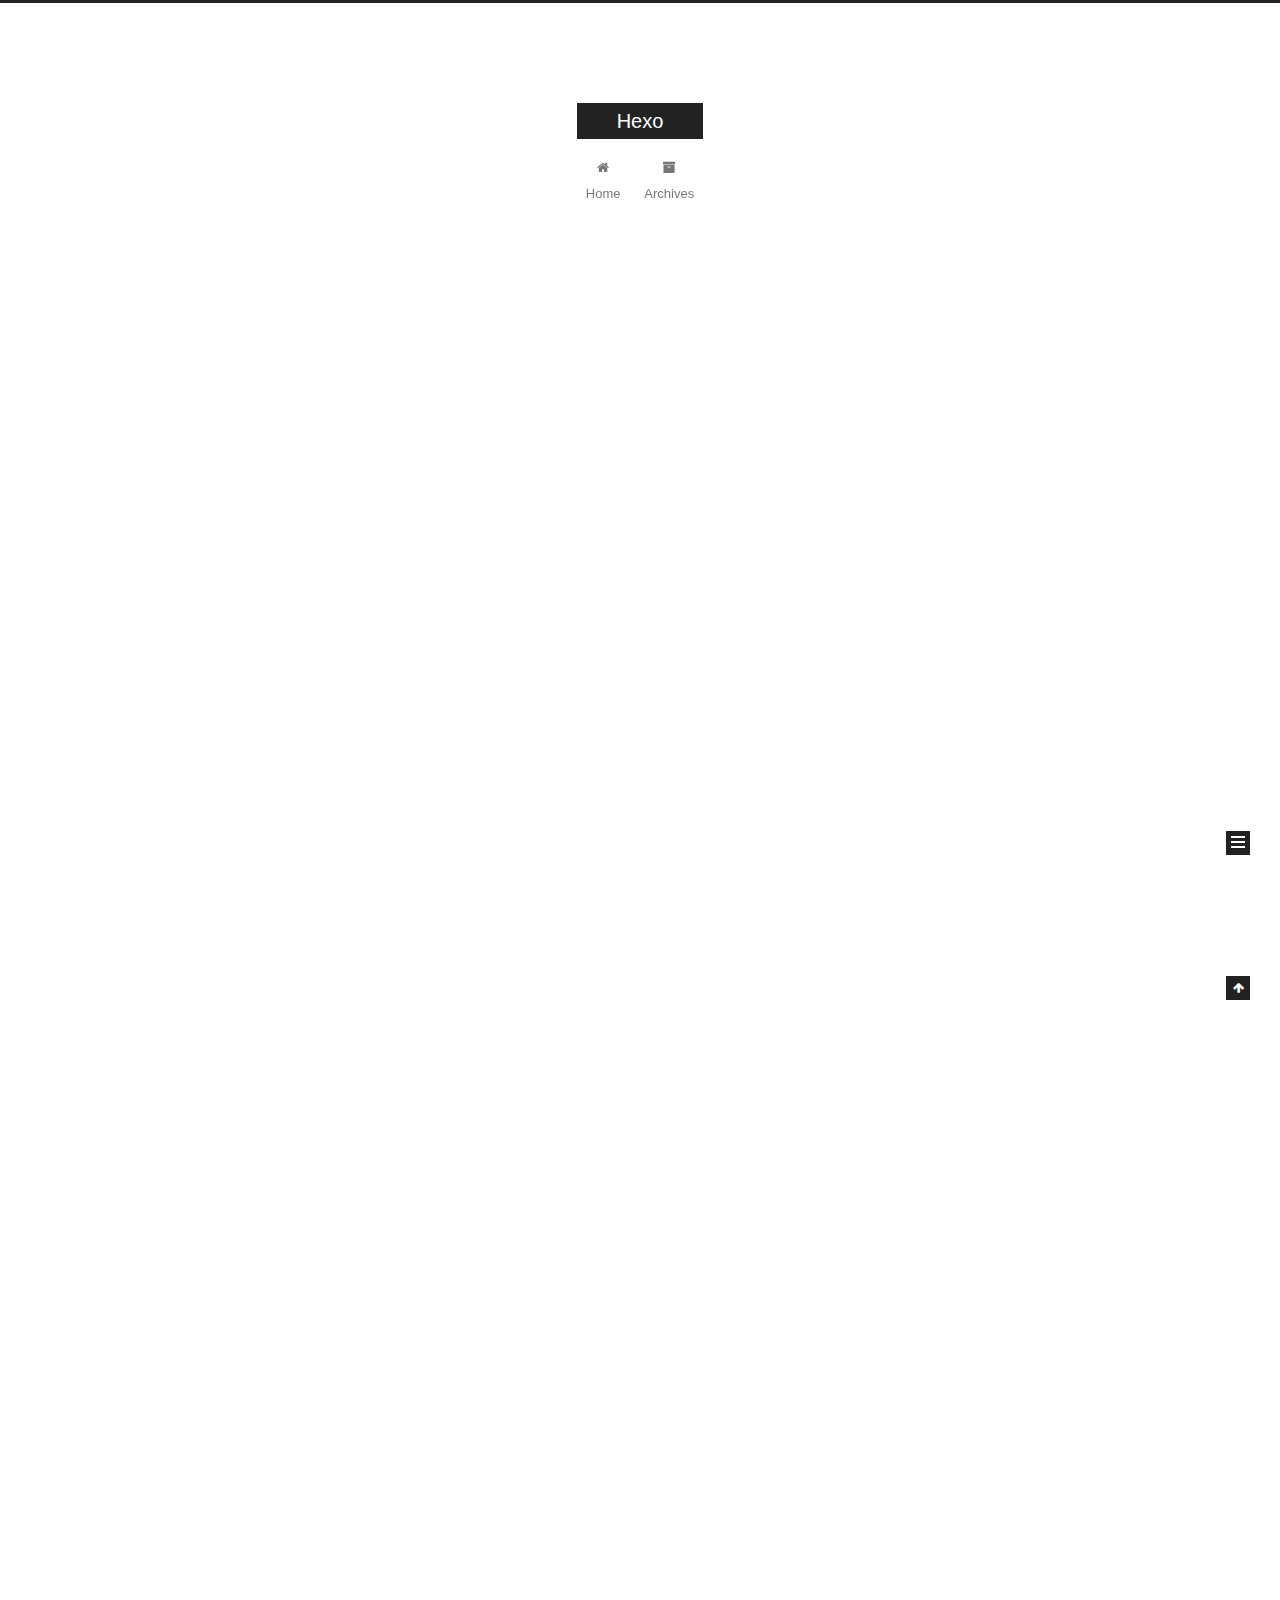
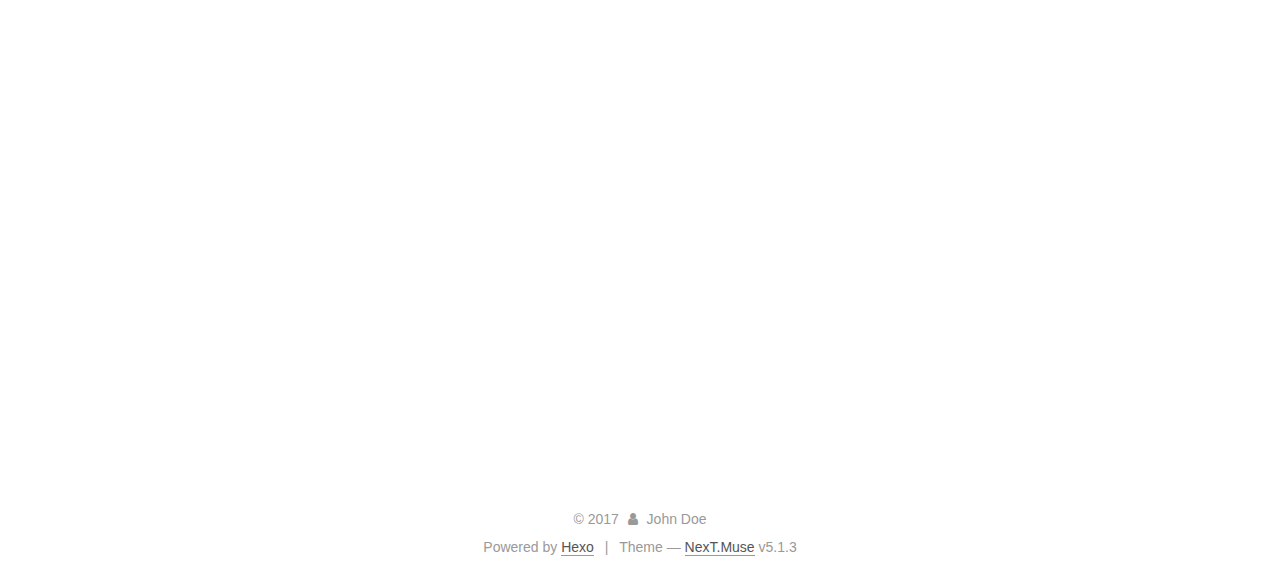
==== commit 13316b48: "Site updated: 2017-10-13 09:57:13" ====
--- a/index.html
+++ b/index.html
@@ -1,199 +1,664 @@
 <!DOCTYPE html>
-<html>
+
+
+
+  
+
+
+<html class="theme-next muse use-motion" lang="">
 <head>
-  <meta charset="utf-8">
-  
-  <title>Hexo</title>
-  <meta name="viewport" content="width=device-width, initial-scale=1, maximum-scale=1">
-  <meta property="og:type" content="website">
+  <meta charset="UTF-8"/>
+<meta http-equiv="X-UA-Compatible" content="IE=edge" />
+<meta name="viewport" content="width=device-width, initial-scale=1, maximum-scale=1"/>
+<meta name="theme-color" content="#222">
+
+
+
+
+
+
+
+
+
+<meta http-equiv="Cache-Control" content="no-transform" />
+<meta http-equiv="Cache-Control" content="no-siteapp" />
+
+
+
+
+
+
+
+
+
+
+
+
+
+
+
+
+  
+  
+  <link href="/lib/fancybox/source/jquery.fancybox.css?v=2.1.5" rel="stylesheet" type="text/css" />
+
+
+
+
+
+
+
+<link href="/lib/font-awesome/css/font-awesome.min.css?v=4.6.2" rel="stylesheet" type="text/css" />
+
+<link href="/css/main.css?v=5.1.3" rel="stylesheet" type="text/css" />
+
+
+  <link rel="apple-touch-icon" sizes="180x180" href="/images/apple-touch-icon-next.png?v=5.1.3">
+
+
+  <link rel="icon" type="image/png" sizes="32x32" href="/images/favicon-32x32-next.png?v=5.1.3">
+
+
+  <link rel="icon" type="image/png" sizes="16x16" href="/images/favicon-16x16-next.png?v=5.1.3">
+
+
+  <link rel="mask-icon" href="/images/logo.svg?v=5.1.3" color="#222">
+
+
+
+
+
+  <meta name="keywords" content="Hexo, NexT" />
+
+
+
+
+
+
+
+
+
+
+<meta property="og:type" content="website">
 <meta property="og:title" content="Hexo">
 <meta property="og:url" content="http://yoursite.com/index.html">
 <meta property="og:site_name" content="Hexo">
 <meta name="twitter:card" content="summary">
 <meta name="twitter:title" content="Hexo">
-  
-    <link rel="alternate" href="/atom.xml" title="Hexo" type="application/atom+xml">
-  
-  
-    <link rel="icon" href="/favicon.png">
-  
-  
-    <link href="//fonts.googleapis.com/css?family=Source+Code+Pro" rel="stylesheet" type="text/css">
-  
-  <link rel="stylesheet" href="/css/style.css">
-  
+
+
+
+<script type="text/javascript" id="hexo.configurations">
+  var NexT = window.NexT || {};
+  var CONFIG = {
+    root: '/',
+    scheme: 'Muse',
+    version: '5.1.3',
+    sidebar: {"position":"left","display":"post","offset":12,"b2t":false,"scrollpercent":false,"onmobile":false},
+    fancybox: true,
+    tabs: true,
+    motion: {"enable":true,"async":false,"transition":{"post_block":"fadeIn","post_header":"slideDownIn","post_body":"slideDownIn","coll_header":"slideLeftIn","sidebar":"slideUpIn"}},
+    duoshuo: {
+      userId: '0',
+      author: 'Author'
+    },
+    algolia: {
+      applicationID: '',
+      apiKey: '',
+      indexName: '',
+      hits: {"per_page":10},
+      labels: {"input_placeholder":"Search for Posts","hits_empty":"We didn't find any results for the search: ${query}","hits_stats":"${hits} results found in ${time} ms"}
+    }
+  };
+</script>
+
+
+
+  <link rel="canonical" href="http://yoursite.com/"/>
+
+
+
+
+
+  <title>Hexo</title>
+  
+
+
+
+
+
+
+
 
 </head>
 
-<body>
-  <div id="container">
-    <div id="wrap">
-      <header id="header">
-  <div id="banner"></div>
-  <div id="header-outer" class="outer">
-    <div id="header-title" class="inner">
-      <h1 id="logo-wrap">
-        <a href="/" id="logo">Hexo</a>
-      </h1>
-      
+<body itemscope itemtype="http://schema.org/WebPage" lang="">
+
+  
+  
+    
+  
+
+  <div class="container sidebar-position-left 
+  page-home">
+    <div class="headband"></div>
+
+    <header id="header" class="header" itemscope itemtype="http://schema.org/WPHeader">
+      <div class="header-inner"><div class="site-brand-wrapper">
+  <div class="site-meta ">
+    
+
+    <div class="custom-logo-site-title">
+      <a href="/"  class="brand" rel="start">
+        <span class="logo-line-before"><i></i></span>
+        <span class="site-title">Hexo</span>
+        <span class="logo-line-after"><i></i></span>
+      </a>
     </div>
-    <div id="header-inner" class="inner">
-      <nav id="main-nav">
-        <a id="main-nav-toggle" class="nav-icon"></a>
-        
-          <a class="main-nav-link" href="/">Home</a>
-        
-          <a class="main-nav-link" href="/archives">Archives</a>
-        
-      </nav>
-      <nav id="sub-nav">
-        
-          <a id="nav-rss-link" class="nav-icon" href="/atom.xml" title="RSS Feed"></a>
-        
-        <a id="nav-search-btn" class="nav-icon" title="Search"></a>
-      </nav>
-      <div id="search-form-wrap">
-        <form action="//google.com/search" method="get" accept-charset="UTF-8" class="search-form"><input type="search" name="q" class="search-form-input" placeholder="Search"><button type="submit" class="search-form-submit">&#xF002;</button><input type="hidden" name="sitesearch" value="http://yoursite.com"></form>
-      </div>
+      
+        <p class="site-subtitle"></p>
+      
+  </div>
+
+  <div class="site-nav-toggle">
+    <button>
+      <span class="btn-bar"></span>
+      <span class="btn-bar"></span>
+      <span class="btn-bar"></span>
+    </button>
+  </div>
+</div>
+
+<nav class="site-nav">
+  
+
+  
+    <ul id="menu" class="menu">
+      
+        
+        <li class="menu-item menu-item-home">
+          <a href="/" rel="section">
+            
+              <i class="menu-item-icon fa fa-fw fa-home"></i> <br />
+            
+            Home
+          </a>
+        </li>
+      
+        
+        <li class="menu-item menu-item-archives">
+          <a href="/archives/" rel="section">
+            
+              <i class="menu-item-icon fa fa-fw fa-archive"></i> <br />
+            
+            Archives
+          </a>
+        </li>
+      
+
+      
+    </ul>
+  
+
+  
+</nav>
+
+
+
+ </div>
+    </header>
+
+    <main id="main" class="main">
+      <div class="main-inner">
+        <div class="content-wrap">
+          <div id="content" class="content">
+            
+  <section id="posts" class="posts-expand">
+    
+      
+
+  
+
+  
+  
+  
+
+  <article class="post post-type-normal" itemscope itemtype="http://schema.org/Article">
+  
+  
+  
+  <div class="post-block">
+    <link itemprop="mainEntityOfPage" href="http://yoursite.com/2017/10/13/guangBlogText03/">
+
+    <span hidden itemprop="author" itemscope itemtype="http://schema.org/Person">
+      <meta itemprop="name" content="John Doe">
+      <meta itemprop="description" content="">
+      <meta itemprop="image" content="/images/avatar.gif">
+    </span>
+
+    <span hidden itemprop="publisher" itemscope itemtype="http://schema.org/Organization">
+      <meta itemprop="name" content="Hexo">
+    </span>
+
+    
+      <header class="post-header">
+
+        
+        
+          <h1 class="post-title" itemprop="name headline">
+                
+                <a class="post-title-link" href="/2017/10/13/guangBlogText03/" itemprop="url">guangBlogText03</a></h1>
+        
+
+        <div class="post-meta">
+          <span class="post-time">
+            
+              <span class="post-meta-item-icon">
+                <i class="fa fa-calendar-o"></i>
+              </span>
+              
+                <span class="post-meta-item-text">Posted on</span>
+              
+              <time title="Post created" itemprop="dateCreated datePublished" datetime="2017-10-13T09:40:31+08:00">
+                2017-10-13
+              </time>
+            
+
+            
+
+            
+          </span>
+
+          
+
+          
+            
+          
+
+          
+          
+
+          
+
+          
+
+          
+
+        </div>
+      </header>
+    
+
+    
+    
+    
+    <div class="post-body" itemprop="articleBody">
+
+      
+      
+
+      
+        
+          
+            <p>12312312321321</p>
+
+          
+        
+      
     </div>
-  </div>
-</header>
-      <div class="outer">
-        <section id="main">
-  
-    <article id="post-guangBlogText03" class="article article-type-post" itemscope itemprop="blogPost">
-  <div class="article-meta">
-    <a href="/2017/10/13/guangBlogText03/" class="article-date">
-  <time datetime="2017-10-13T01:40:31.000Z" itemprop="datePublished">2017-10-13</time>
-</a>
-    
-  </div>
-  <div class="article-inner">
-    
-    
-      <header class="article-header">
-        
-  
-    <h1 itemprop="name">
-      <a class="article-title" href="/2017/10/13/guangBlogText03/">guangBlogText03</a>
-    </h1>
-  
-
-      </header>
-    
-    <div class="article-entry" itemprop="articleBody">
-      
-        <p>12312312321321</p>
-
-      
-    </div>
-    <footer class="article-footer">
-      <a data-url="http://yoursite.com/2017/10/13/guangBlogText03/" data-id="cj8p89f840000btfyv3udu1ue" class="article-share-link">Share</a>
-      
+    
+    
+    
+
+    
+
+    
+
+    
+
+    <footer class="post-footer">
+      
+
+      
+
+      
+
+      
+      
+        <div class="post-eof"></div>
       
     </footer>
   </div>
   
-</article>
-
-
-  
-    <article id="post-guangBlogText01" class="article article-type-post" itemscope itemprop="blogPost">
-  <div class="article-meta">
-    <a href="/2017/10/12/guangBlogText01/" class="article-date">
-  <time datetime="2017-10-12T09:47:40.000Z" itemprop="datePublished">2017-10-12</time>
-</a>
-    
-  </div>
-  <div class="article-inner">
-    
-    
-      <header class="article-header">
-        
-  
-    <h1 itemprop="name">
-      <a class="article-title" href="/2017/10/12/guangBlogText01/">guangBlogText01</a>
-    </h1>
-  
-
+  
+  
+  </article>
+
+
+    
+      
+
+  
+
+  
+  
+  
+
+  <article class="post post-type-normal" itemscope itemtype="http://schema.org/Article">
+  
+  
+  
+  <div class="post-block">
+    <link itemprop="mainEntityOfPage" href="http://yoursite.com/2017/10/12/guangBlogText01/">
+
+    <span hidden itemprop="author" itemscope itemtype="http://schema.org/Person">
+      <meta itemprop="name" content="John Doe">
+      <meta itemprop="description" content="">
+      <meta itemprop="image" content="/images/avatar.gif">
+    </span>
+
+    <span hidden itemprop="publisher" itemscope itemtype="http://schema.org/Organization">
+      <meta itemprop="name" content="Hexo">
+    </span>
+
+    
+      <header class="post-header">
+
+        
+        
+          <h1 class="post-title" itemprop="name headline">
+                
+                <a class="post-title-link" href="/2017/10/12/guangBlogText01/" itemprop="url">guangBlogText01</a></h1>
+        
+
+        <div class="post-meta">
+          <span class="post-time">
+            
+              <span class="post-meta-item-icon">
+                <i class="fa fa-calendar-o"></i>
+              </span>
+              
+                <span class="post-meta-item-text">Posted on</span>
+              
+              <time title="Post created" itemprop="dateCreated datePublished" datetime="2017-10-12T17:47:40+08:00">
+                2017-10-12
+              </time>
+            
+
+            
+
+            
+          </span>
+
+          
+
+          
+            
+          
+
+          
+          
+
+          
+
+          
+
+          
+
+        </div>
       </header>
     
-    <div class="article-entry" itemprop="articleBody">
-      
-        <p>啦啦啦啦啦啦啦啦啦</p>
-
+
+    
+    
+    
+    <div class="post-body" itemprop="articleBody">
+
+      
+      
+
+      
+        
+          
+            <p>啦啦啦啦啦啦啦啦啦</p>
+
+          
+        
       
     </div>
-    <footer class="article-footer">
-      <a data-url="http://yoursite.com/2017/10/12/guangBlogText01/" data-id="cj8p89f8e0002btfyuhj89xzc" class="article-share-link">Share</a>
-      
+    
+    
+    
+
+    
+
+    
+
+    
+
+    <footer class="post-footer">
+      
+
+      
+
+      
+
+      
+      
+        <div class="post-eof"></div>
       
     </footer>
   </div>
   
-</article>
-
-
-  
-    <article id="post-guangText" class="article article-type-post" itemscope itemprop="blogPost">
-  <div class="article-meta">
-    <a href="/2017/10/12/guangText/" class="article-date">
-  <time datetime="2017-10-12T09:16:40.000Z" itemprop="datePublished">2017-10-12</time>
-</a>
-    
-  </div>
-  <div class="article-inner">
-    
-    
-      <header class="article-header">
-        
-  
-    <h1 itemprop="name">
-      <a class="article-title" href="/2017/10/12/guangText/">guangText</a>
-    </h1>
-  
-
+  
+  
+  </article>
+
+
+    
+      
+
+  
+
+  
+  
+  
+
+  <article class="post post-type-normal" itemscope itemtype="http://schema.org/Article">
+  
+  
+  
+  <div class="post-block">
+    <link itemprop="mainEntityOfPage" href="http://yoursite.com/2017/10/12/guangText/">
+
+    <span hidden itemprop="author" itemscope itemtype="http://schema.org/Person">
+      <meta itemprop="name" content="John Doe">
+      <meta itemprop="description" content="">
+      <meta itemprop="image" content="/images/avatar.gif">
+    </span>
+
+    <span hidden itemprop="publisher" itemscope itemtype="http://schema.org/Organization">
+      <meta itemprop="name" content="Hexo">
+    </span>
+
+    
+      <header class="post-header">
+
+        
+        
+          <h1 class="post-title" itemprop="name headline">
+                
+                <a class="post-title-link" href="/2017/10/12/guangText/" itemprop="url">guangText</a></h1>
+        
+
+        <div class="post-meta">
+          <span class="post-time">
+            
+              <span class="post-meta-item-icon">
+                <i class="fa fa-calendar-o"></i>
+              </span>
+              
+                <span class="post-meta-item-text">Posted on</span>
+              
+              <time title="Post created" itemprop="dateCreated datePublished" datetime="2017-10-12T17:16:40+08:00">
+                2017-10-12
+              </time>
+            
+
+            
+
+            
+          </span>
+
+          
+
+          
+            
+          
+
+          
+          
+
+          
+
+          
+
+          
+
+        </div>
       </header>
     
-    <div class="article-entry" itemprop="articleBody">
-      
+
+    
+    
+    
+    <div class="post-body" itemprop="articleBody">
+
+      
+      
+
+      
+        
+          
+            
+          
         
       
     </div>
-    <footer class="article-footer">
-      <a data-url="http://yoursite.com/2017/10/12/guangText/" data-id="cj8p89f8w0003btfy2k0ot1w6" class="article-share-link">Share</a>
-      
+    
+    
+    
+
+    
+
+    
+
+    
+
+    <footer class="post-footer">
+      
+
+      
+
+      
+
+      
+      
+        <div class="post-eof"></div>
       
     </footer>
   </div>
   
-</article>
-
-
-  
-    <article id="post-hello-world" class="article article-type-post" itemscope itemprop="blogPost">
-  <div class="article-meta">
-    <a href="/2017/10/12/hello-world/" class="article-date">
-  <time datetime="2017-10-12T09:12:20.000Z" itemprop="datePublished">2017-10-12</time>
-</a>
-    
-  </div>
-  <div class="article-inner">
-    
-    
-      <header class="article-header">
-        
-  
-    <h1 itemprop="name">
-      <a class="article-title" href="/2017/10/12/hello-world/">Hello World</a>
-    </h1>
-  
-
+  
+  
+  </article>
+
+
+    
+      
+
+  
+
+  
+  
+  
+
+  <article class="post post-type-normal" itemscope itemtype="http://schema.org/Article">
+  
+  
+  
+  <div class="post-block">
+    <link itemprop="mainEntityOfPage" href="http://yoursite.com/2017/10/12/hello-world/">
+
+    <span hidden itemprop="author" itemscope itemtype="http://schema.org/Person">
+      <meta itemprop="name" content="John Doe">
+      <meta itemprop="description" content="">
+      <meta itemprop="image" content="/images/avatar.gif">
+    </span>
+
+    <span hidden itemprop="publisher" itemscope itemtype="http://schema.org/Organization">
+      <meta itemprop="name" content="Hexo">
+    </span>
+
+    
+      <header class="post-header">
+
+        
+        
+          <h1 class="post-title" itemprop="name headline">
+                
+                <a class="post-title-link" href="/2017/10/12/hello-world/" itemprop="url">Hello World</a></h1>
+        
+
+        <div class="post-meta">
+          <span class="post-time">
+            
+              <span class="post-meta-item-icon">
+                <i class="fa fa-calendar-o"></i>
+              </span>
+              
+                <span class="post-meta-item-text">Posted on</span>
+              
+              <time title="Post created" itemprop="dateCreated datePublished" datetime="2017-10-12T17:12:20+08:00">
+                2017-10-12
+              </time>
+            
+
+            
+
+            
+          </span>
+
+          
+
+          
+            
+          
+
+          
+          
+
+          
+
+          
+
+          
+
+        </div>
       </header>
     
-    <div class="article-entry" itemprop="articleBody">
-      
-        <p>Welcome to <a href="https://hexo.io/" target="_blank" rel="external">Hexo</a>! This is your very first post. Check <a href="https://hexo.io/docs/" target="_blank" rel="external">documentation</a> for more info. If you get any problems when using Hexo, you can find the answer in <a href="https://hexo.io/docs/troubleshooting.html" target="_blank" rel="external">troubleshooting</a> or you can ask me on <a href="https://github.com/hexojs/hexo/issues" target="_blank" rel="external">GitHub</a>.</p>
+
+    
+    
+    
+    <div class="post-body" itemprop="articleBody">
+
+      
+      
+
+      
+        
+          
+            <p>Welcome to <a href="https://hexo.io/" target="_blank" rel="external">Hexo</a>! This is your very first post. Check <a href="https://hexo.io/docs/" target="_blank" rel="external">documentation</a> for more info. If you get any problems when using Hexo, you can find the answer in <a href="https://hexo.io/docs/troubleshooting.html" target="_blank" rel="external">troubleshooting</a> or you can ask me on <a href="https://github.com/hexojs/hexo/issues" target="_blank" rel="external">GitHub</a>.</p>
 <h2 id="Quick-Start"><a href="#Quick-Start" class="headerlink" title="Quick Start"></a>Quick Start</h2><h3 id="Create-a-new-post"><a href="#Create-a-new-post" class="headerlink" title="Create a new post"></a>Create a new post</h3><figure class="highlight bash"><table><tr><td class="gutter"><pre><div class="line">1</div></pre></td><td class="code"><pre><div class="line">$ hexo new <span class="string">"My New Post"</span></div></pre></td></tr></table></figure>
 <p>More info: <a href="https://hexo.io/docs/writing.html" target="_blank" rel="external">Writing</a></p>
 <h3 id="Run-server"><a href="#Run-server" class="headerlink" title="Run server"></a>Run server</h3><figure class="highlight bash"><table><tr><td class="gutter"><pre><div class="line">1</div></pre></td><td class="code"><pre><div class="line">$ hexo server</div></pre></td></tr></table></figure>
@@ -203,100 +668,307 @@
 <h3 id="Deploy-to-remote-sites"><a href="#Deploy-to-remote-sites" class="headerlink" title="Deploy to remote sites"></a>Deploy to remote sites</h3><figure class="highlight bash"><table><tr><td class="gutter"><pre><div class="line">1</div></pre></td><td class="code"><pre><div class="line">$ hexo deploy</div></pre></td></tr></table></figure>
 <p>More info: <a href="https://hexo.io/docs/deployment.html" target="_blank" rel="external">Deployment</a></p>
 
+          
+        
       
     </div>
-    <footer class="article-footer">
-      <a data-url="http://yoursite.com/2017/10/12/hello-world/" data-id="cj8p89f8a0001btfyrl7c0x03" class="article-share-link">Share</a>
-      
+    
+    
+    
+
+    
+
+    
+
+    
+
+    <footer class="post-footer">
+      
+
+      
+
+      
+
+      
+      
+        <div class="post-eof"></div>
       
     </footer>
   </div>
   
-</article>
-
-
-  
-
-</section>
-        
-          <aside id="sidebar">
-  
-    
-
-  
-    
-
-  
-    
-  
-    
-  <div class="widget-wrap">
-    <h3 class="widget-title">Archives</h3>
-    <div class="widget">
-      <ul class="archive-list"><li class="archive-list-item"><a class="archive-list-link" href="/archives/2017/10/">October 2017</a></li></ul>
+  
+  
+  </article>
+
+
+    
+  </section>
+
+  
+
+
+          </div>
+          
+
+
+          
+
+        </div>
+        
+          
+  
+  <div class="sidebar-toggle">
+    <div class="sidebar-toggle-line-wrap">
+      <span class="sidebar-toggle-line sidebar-toggle-line-first"></span>
+      <span class="sidebar-toggle-line sidebar-toggle-line-middle"></span>
+      <span class="sidebar-toggle-line sidebar-toggle-line-last"></span>
     </div>
   </div>
 
-
-  
-    
-  <div class="widget-wrap">
-    <h3 class="widget-title">Recent Posts</h3>
-    <div class="widget">
-      <ul>
-        
-          <li>
-            <a href="/2017/10/13/guangBlogText03/">guangBlogText03</a>
-          </li>
-        
-          <li>
-            <a href="/2017/10/12/guangBlogText01/">guangBlogText01</a>
-          </li>
-        
-          <li>
-            <a href="/2017/10/12/guangText/">guangText</a>
-          </li>
-        
-          <li>
-            <a href="/2017/10/12/hello-world/">Hello World</a>
-          </li>
-        
-      </ul>
+  <aside id="sidebar" class="sidebar">
+    
+    <div class="sidebar-inner">
+
+      
+
+      
+
+      <section class="site-overview-wrap sidebar-panel sidebar-panel-active">
+        <div class="site-overview">
+          <div class="site-author motion-element" itemprop="author" itemscope itemtype="http://schema.org/Person">
+            
+              <p class="site-author-name" itemprop="name">John Doe</p>
+              <p class="site-description motion-element" itemprop="description"></p>
+          </div>
+
+          <nav class="site-state motion-element">
+
+            
+              <div class="site-state-item site-state-posts">
+              
+                <a href="/archives/">
+              
+                  <span class="site-state-item-count">4</span>
+                  <span class="site-state-item-name">posts</span>
+                </a>
+              </div>
+            
+
+            
+
+            
+
+          </nav>
+
+          
+
+          <div class="links-of-author motion-element">
+            
+          </div>
+
+          
+          
+
+          
+          
+
+          
+
+        </div>
+      </section>
+
+      
+
+      
+
     </div>
+  </aside>
+
+
+        
+      </div>
+    </main>
+
+    <footer id="footer" class="footer">
+      <div class="footer-inner">
+        <div class="copyright">&copy; <span itemprop="copyrightYear">2017</span>
+  <span class="with-love">
+    <i class="fa fa-user"></i>
+  </span>
+  <span class="author" itemprop="copyrightHolder">John Doe</span>
+
+  
+</div>
+
+
+  <div class="powered-by">Powered by <a class="theme-link" target="_blank" href="https://hexo.io">Hexo</a></div>
+
+
+
+  <span class="post-meta-divider">|</span>
+
+
+
+  <div class="theme-info">Theme &mdash; <a class="theme-link" target="_blank" href="https://github.com/iissnan/hexo-theme-next">NexT.Muse</a> v5.1.3</div>
+
+
+
+
+        
+
+
+
+
+
+
+
+        
+      </div>
+    </footer>
+
+    
+      <div class="back-to-top">
+        <i class="fa fa-arrow-up"></i>
+        
+      </div>
+    
+
+    
+
   </div>
 
   
-</aside>
-        
-      </div>
-      <footer id="footer">
-  
-  <div class="outer">
-    <div id="footer-info" class="inner">
-      &copy; 2017 John Doe<br>
-      Powered by <a href="http://hexo.io/" target="_blank">Hexo</a>
-    </div>
-  </div>
-</footer>
-    </div>
-    <nav id="mobile-nav">
-  
-    <a href="/" class="mobile-nav-link">Home</a>
-  
-    <a href="/archives" class="mobile-nav-link">Archives</a>
-  
-</nav>
-    
-
-<script src="//ajax.googleapis.com/ajax/libs/jquery/2.0.3/jquery.min.js"></script>
-
-
-  <link rel="stylesheet" href="/fancybox/jquery.fancybox.css">
-  <script src="/fancybox/jquery.fancybox.pack.js"></script>
-
-
-<script src="/js/script.js"></script>
-
-  </div>
+
+<script type="text/javascript">
+  if (Object.prototype.toString.call(window.Promise) !== '[object Function]') {
+    window.Promise = null;
+  }
+</script>
+
+
+
+
+
+
+
+
+
+  
+
+
+
+
+
+
+
+
+
+
+
+
+  
+  
+    <script type="text/javascript" src="/lib/jquery/index.js?v=2.1.3"></script>
+  
+
+  
+  
+    <script type="text/javascript" src="/lib/fastclick/lib/fastclick.min.js?v=1.0.6"></script>
+  
+
+  
+  
+    <script type="text/javascript" src="/lib/jquery_lazyload/jquery.lazyload.js?v=1.9.7"></script>
+  
+
+  
+  
+    <script type="text/javascript" src="/lib/velocity/velocity.min.js?v=1.2.1"></script>
+  
+
+  
+  
+    <script type="text/javascript" src="/lib/velocity/velocity.ui.min.js?v=1.2.1"></script>
+  
+
+  
+  
+    <script type="text/javascript" src="/lib/fancybox/source/jquery.fancybox.pack.js?v=2.1.5"></script>
+  
+
+
+  
+
+
+  <script type="text/javascript" src="/js/src/utils.js?v=5.1.3"></script>
+
+  <script type="text/javascript" src="/js/src/motion.js?v=5.1.3"></script>
+
+
+
+  
+  
+
+  
+
+  
+
+
+  <script type="text/javascript" src="/js/src/bootstrap.js?v=5.1.3"></script>
+
+
+
+  
+
+
+  
+
+
+
+
+	
+
+
+
+
+
+  
+
+
+
+
+
+  
+
+
+
+
+
+
+
+
+
+
+
+
+  
+
+
+
+
+
+  
+
+  
+
+  
+  
+
+  
+
+  
+
+  
+
 </body>
-</html>+</html>
--- a/css/main.css
+++ b/css/main.css
@@ -0,0 +1,2661 @@
+/* normalize.css v3.0.2 | MIT License | git.io/normalize */
+html {
+  font-family: sans-serif; /* 1 */
+  -ms-text-size-adjust: 100%; /* 2 */
+  -webkit-text-size-adjust: 100%; /* 2 */
+}
+body {
+  margin: 0;
+}
+article,
+aside,
+details,
+figcaption,
+figure,
+footer,
+header,
+hgroup,
+main,
+menu,
+nav,
+section,
+summary {
+  display: block;
+}
+audio,
+canvas,
+progress,
+video {
+  display: inline-block; /* 1 */
+  vertical-align: baseline; /* 2 */
+}
+audio:not([controls]) {
+  display: none;
+  height: 0;
+}
+[hidden],
+template {
+  display: none;
+}
+a {
+  background-color: transparent;
+}
+a:active,
+a:hover {
+  outline: 0;
+}
+abbr[title] {
+  border-bottom: 1px dotted;
+}
+b,
+strong {
+  font-weight: bold;
+}
+dfn {
+  font-style: italic;
+}
+h1 {
+  font-size: 2em;
+  margin: 0.67em 0;
+}
+mark {
+  background: #ff0;
+  color: #000;
+}
+small {
+  font-size: 80%;
+}
+sub,
+sup {
+  font-size: 75%;
+  line-height: 0;
+  position: relative;
+  vertical-align: baseline;
+}
+sup {
+  top: -0.5em;
+}
+sub {
+  bottom: -0.25em;
+}
+img {
+  border: 0;
+}
+svg:not(:root) {
+  overflow: hidden;
+}
+figure {
+  margin: 1em 40px;
+}
+hr {
+  -moz-box-sizing: content-box;
+  box-sizing: content-box;
+  height: 0;
+}
+pre {
+  overflow: auto;
+}
+code,
+kbd,
+pre,
+samp {
+  font-family: monospace, monospace;
+  font-size: 1em;
+}
+button,
+input,
+optgroup,
+select,
+textarea {
+  color: inherit; /* 1 */
+  font: inherit; /* 2 */
+  margin: 0; /* 3 */
+}
+button {
+  overflow: visible;
+}
+button,
+select {
+  text-transform: none;
+}
+button,
+html input[type="button"],
+input[type="reset"],
+input[type="submit"] {
+  -webkit-appearance: button; /* 2 */
+  cursor: pointer; /* 3 */
+}
+button[disabled],
+html input[disabled] {
+  cursor: default;
+}
+button::-moz-focus-inner,
+input::-moz-focus-inner {
+  border: 0;
+  padding: 0;
+}
+input {
+  line-height: normal;
+}
+input[type="checkbox"],
+input[type="radio"] {
+  box-sizing: border-box; /* 1 */
+  padding: 0; /* 2 */
+}
+input[type="number"]::-webkit-inner-spin-button,
+input[type="number"]::-webkit-outer-spin-button {
+  height: auto;
+}
+input[type="search"] {
+  -webkit-appearance: textfield; /* 1 */
+  -moz-box-sizing: content-box;
+  -webkit-box-sizing: content-box; /* 2 */
+  box-sizing: content-box;
+}
+input[type="search"]::-webkit-search-cancel-button,
+input[type="search"]::-webkit-search-decoration {
+  -webkit-appearance: none;
+}
+fieldset {
+  border: 1px solid #c0c0c0;
+  margin: 0 2px;
+  padding: 0.35em 0.625em 0.75em;
+}
+legend {
+  border: 0; /* 1 */
+  padding: 0; /* 2 */
+}
+textarea {
+  overflow: auto;
+}
+optgroup {
+  font-weight: bold;
+}
+table {
+  border-collapse: collapse;
+  border-spacing: 0;
+}
+td,
+th {
+  padding: 0;
+}
+::selection {
+  background: #262a30;
+  color: #fff;
+}
+body {
+  position: relative;
+  font-family: 'Lato', "PingFang SC", "Microsoft YaHei", sans-serif;
+  font-size: 14px;
+  line-height: 2;
+  color: #555;
+  background: #fff;
+}
+@media (max-width: 767px) {
+  body {
+    padding-right: 0 !important;
+  }
+}
+@media (min-width: 768px) and (max-width: 991px) {
+  body {
+    padding-right: 0 !important;
+  }
+}
+@media (min-width: 1600px) {
+  body {
+    font-size: 16px;
+  }
+}
+h1,
+h2,
+h3,
+h4,
+h5,
+h6 {
+  margin: 0;
+  padding: 0;
+  font-weight: bold;
+  line-height: 1.5;
+  font-family: 'Lato', "PingFang SC", "Microsoft YaHei", sans-serif;
+}
+h2,
+h3,
+h4,
+h5,
+h6 {
+  margin: 20px 0 15px;
+}
+h1 {
+  font-size: 22px;
+}
+@media (max-width: 767px) {
+  h1 {
+    font-size: 18px;
+  }
+}
+h2 {
+  font-size: 20px;
+}
+@media (max-width: 767px) {
+  h2 {
+    font-size: 16px;
+  }
+}
+h3 {
+  font-size: 18px;
+}
+@media (max-width: 767px) {
+  h3 {
+    font-size: 14px;
+  }
+}
+h4 {
+  font-size: 16px;
+}
+@media (max-width: 767px) {
+  h4 {
+    font-size: 12px;
+  }
+}
+h5 {
+  font-size: 14px;
+}
+@media (max-width: 767px) {
+  h5 {
+    font-size: 10px;
+  }
+}
+h6 {
+  font-size: 12px;
+}
+@media (max-width: 767px) {
+  h6 {
+    font-size: 8px;
+  }
+}
+p {
+  margin: 0 0 20px 0;
+}
+a {
+  color: #555;
+  text-decoration: none;
+  outline: none;
+  border-bottom: 1px solid #999;
+  word-wrap: break-word;
+}
+a:hover {
+  color: #222;
+  border-bottom-color: #222;
+}
+blockquote {
+  margin: 0;
+  padding: 0;
+}
+img {
+  display: block;
+  margin: auto;
+  max-width: 100%;
+  height: auto;
+}
+hr {
+  margin: 40px 0;
+  height: 3px;
+  border: none;
+  background-color: #ddd;
+  background-image: repeating-linear-gradient(-45deg, #fff, #fff 4px, transparent 4px, transparent 8px);
+}
+blockquote {
+  padding: 0 15px;
+  color: #666;
+  border-left: 4px solid #ddd;
+}
+blockquote cite::before {
+  content: "-";
+  padding: 0 5px;
+}
+dt {
+  font-weight: 700;
+}
+dd {
+  margin: 0;
+  padding: 0;
+}
+kbd {
+  border: 1px solid #ccc;
+  border-radius: 0.2em;
+  box-shadow: 0.1em 0.1em 0.2em rgba(0,0,0,0.1);
+  background-color: #f9f9f9;
+  font-family: inherit;
+  background-image: -webkit-linear-gradient(top, #eee, #fff, #eee);
+  padding: 0.1em 0.3em;
+  white-space: nowrap;
+}
+.text-left {
+  text-align: left;
+}
+.text-center {
+  text-align: center;
+}
+.text-right {
+  text-align: right;
+}
+.text-justify {
+  text-align: justify;
+}
+.text-nowrap {
+  white-space: nowrap;
+}
+.text-lowercase {
+  text-transform: lowercase;
+}
+.text-uppercase {
+  text-transform: uppercase;
+}
+.text-capitalize {
+  text-transform: capitalize;
+}
+.center-block {
+  display: block;
+  margin-left: auto;
+  margin-right: auto;
+}
+.clearfix:before,
+.clearfix:after {
+  content: " ";
+  display: table;
+}
+.clearfix:after {
+  clear: both;
+}
+.pullquote {
+  width: 45%;
+}
+.pullquote.left {
+  float: left;
+  margin-left: 5px;
+  margin-right: 10px;
+}
+.pullquote.right {
+  float: right;
+  margin-left: 10px;
+  margin-right: 5px;
+}
+.affix.affix.affix {
+  position: fixed;
+}
+.translation {
+  margin-top: -20px;
+  font-size: 14px;
+  color: #999;
+}
+.scrollbar-measure {
+  width: 100px;
+  height: 100px;
+  overflow: scroll;
+  position: absolute;
+  top: -9999px;
+}
+.use-motion .motion-element {
+  opacity: 0;
+}
+table {
+  margin: 20px 0;
+  width: 100%;
+  border-collapse: collapse;
+  border-spacing: 0;
+  border: 1px solid #ddd;
+  font-size: 14px;
+  table-layout: fixed;
+  word-wrap: break-all;
+}
+table>tbody>tr:nth-of-type(odd) {
+  background-color: #f9f9f9;
+}
+table>tbody>tr:hover {
+  background-color: #f5f5f5;
+}
+caption,
+th,
+td {
+  padding: 8px;
+  text-align: left;
+  vertical-align: middle;
+  font-weight: normal;
+}
+th,
+td {
+  border-bottom: 3px solid #ddd;
+  border-right: 1px solid #eee;
+}
+th {
+  padding-bottom: 10px;
+  font-weight: 700;
+}
+td {
+  border-bottom-width: 1px;
+}
+html,
+body {
+  height: 100%;
+}
+.container {
+  position: relative;
+  min-height: 100%;
+}
+.header-inner {
+  margin: 0 auto;
+  padding: 100px 0 70px;
+  width: 700px;
+}
+@media (min-width: 1600px) {
+  .container .header-inner {
+    width: 900px;
+  }
+}
+.main {
+  padding-bottom: 150px;
+}
+.main-inner {
+  margin: 0 auto;
+  width: 700px;
+}
+@media (min-width: 1600px) {
+  .container .main-inner {
+    width: 900px;
+  }
+}
+.footer {
+  position: absolute;
+  left: 0;
+  bottom: 0;
+  width: 100%;
+  min-height: 50px;
+}
+.footer-inner {
+  box-sizing: border-box;
+  margin: 20px auto;
+  width: 700px;
+}
+@media (min-width: 1600px) {
+  .container .footer-inner {
+    width: 900px;
+  }
+}
+pre,
+.highlight {
+  overflow: auto;
+  margin: 20px 0;
+  padding: 0;
+  font-size: 13px;
+  color: #4d4d4c;
+  background: #f7f7f7;
+  line-height: 1.6;
+}
+pre,
+code {
+  font-family: consolas, Menlo, "PingFang SC", "Microsoft YaHei", monospace;
+}
+code {
+  padding: 2px 4px;
+  word-wrap: break-word;
+  color: #555;
+  background: #eee;
+  border-radius: 3px;
+  font-size: 13px;
+}
+pre {
+  padding: 10px;
+}
+pre code {
+  padding: 0;
+  color: #4d4d4c;
+  background: none;
+  text-shadow: none;
+}
+.highlight {
+  border-radius: 1px;
+}
+.highlight pre {
+  border: none;
+  margin: 0;
+  padding: 10px 0;
+}
+.highlight table {
+  margin: 0;
+  width: auto;
+  border: none;
+}
+.highlight td {
+  border: none;
+  padding: 0;
+}
+.highlight figcaption {
+  font-size: 1em;
+  color: #4d4d4c;
+  line-height: 1em;
+  margin-bottom: 1em;
+}
+.highlight figcaption:before,
+.highlight figcaption:after {
+  content: " ";
+  display: table;
+}
+.highlight figcaption:after {
+  clear: both;
+}
+.highlight figcaption a {
+  float: right;
+  color: #4d4d4c;
+}
+.highlight figcaption a:hover {
+  border-bottom-color: #4d4d4c;
+}
+.highlight .gutter pre {
+  padding-left: 10px;
+  padding-right: 10px;
+  color: #869194;
+  text-align: right;
+  background-color: #eff2f3;
+}
+.highlight .code pre {
+  width: 100%;
+  padding-left: 10px;
+  padding-right: 10px;
+  background-color: #f7f7f7;
+}
+.highlight .line {
+  height: 20px;
+}
+.gutter {
+  -webkit-user-select: none;
+  -moz-user-select: none;
+  -ms-user-select: none;
+  user-select: none;
+}
+.gist table {
+  width: auto;
+}
+.gist table td {
+  border: none;
+}
+pre .deletion {
+  background: #fdd;
+}
+pre .addition {
+  background: #dfd;
+}
+pre .meta {
+  color: #8959a8;
+}
+pre .comment {
+  color: #8e908c;
+}
+pre .variable,
+pre .attribute,
+pre .tag,
+pre .regexp,
+pre .ruby .constant,
+pre .xml .tag .title,
+pre .xml .pi,
+pre .xml .doctype,
+pre .html .doctype,
+pre .css .id,
+pre .css .class,
+pre .css .pseudo {
+  color: #c82829;
+}
+pre .number,
+pre .preprocessor,
+pre .built_in,
+pre .literal,
+pre .params,
+pre .constant,
+pre .command {
+  color: #f5871f;
+}
+pre .ruby .class .title,
+pre .css .rules .attribute,
+pre .string,
+pre .value,
+pre .inheritance,
+pre .header,
+pre .ruby .symbol,
+pre .xml .cdata,
+pre .special,
+pre .number,
+pre .formula {
+  color: #718c00;
+}
+pre .title,
+pre .css .hexcolor {
+  color: #3e999f;
+}
+pre .function,
+pre .python .decorator,
+pre .python .title,
+pre .ruby .function .title,
+pre .ruby .title .keyword,
+pre .perl .sub,
+pre .javascript .title,
+pre .coffeescript .title {
+  color: #4271ae;
+}
+pre .keyword,
+pre .javascript .function {
+  color: #8959a8;
+}
+.full-image.full-image.full-image {
+  border: none;
+  max-width: 100%;
+  width: auto;
+  margin: 20px auto;
+}
+@media (min-width: 992px) {
+  .full-image.full-image.full-image {
+    max-width: none;
+    width: 110%;
+    margin: 25px -5%;
+  }
+}
+.blockquote-center,
+.page-home .post-type-quote blockquote,
+.page-post-detail .post-type-quote blockquote {
+  position: relative;
+  margin: 40px 0;
+  padding: 0;
+  border-left: none;
+  text-align: center;
+}
+.blockquote-center::before,
+.page-home .post-type-quote blockquote::before,
+.page-post-detail .post-type-quote blockquote::before,
+.blockquote-center::after,
+.page-home .post-type-quote blockquote::after,
+.page-post-detail .post-type-quote blockquote::after {
+  position: absolute;
+  content: ' ';
+  display: block;
+  width: 100%;
+  height: 24px;
+  opacity: 0.2;
+  background-repeat: no-repeat;
+  background-position: 0 -6px;
+  background-size: 22px 22px;
+}
+.blockquote-center::before,
+.page-home .post-type-quote blockquote::before,
+.page-post-detail .post-type-quote blockquote::before {
+  top: -20px;
+  background-image: url("../images/quote-l.svg");
+  border-top: 1px solid #ccc;
+}
+.blockquote-center::after,
+.page-home .post-type-quote blockquote::after,
+.page-post-detail .post-type-quote blockquote::after {
+  bottom: -20px;
+  background-image: url("../images/quote-r.svg");
+  border-bottom: 1px solid #ccc;
+  background-position: 100% 8px;
+}
+.blockquote-center p,
+.page-home .post-type-quote blockquote p,
+.page-post-detail .post-type-quote blockquote p,
+.blockquote-center div,
+.page-home .post-type-quote blockquote div,
+.page-post-detail .post-type-quote blockquote div {
+  text-align: center;
+}
+.post .post-body .group-picture img {
+  box-sizing: border-box;
+  padding: 0 3px;
+  border: none;
+}
+.post .group-picture-row {
+  overflow: hidden;
+  margin-top: 6px;
+}
+.post .group-picture-row:first-child {
+  margin-top: 0;
+}
+.post .group-picture-column {
+  float: left;
+}
+.page-post-detail .post-body .group-picture-column {
+  float: none;
+  margin-top: 10px;
+  width: auto !important;
+}
+.page-post-detail .post-body .group-picture-column img {
+  margin: 0 auto;
+}
+.page-archive .group-picture-container {
+  overflow: hidden;
+}
+.page-archive .group-picture-row {
+  float: left;
+}
+.page-archive .group-picture-row:first-child {
+  margin-top: 6px;
+}
+.page-archive .group-picture-column {
+  max-width: 150px;
+  max-height: 150px;
+}
+.post-body .note {
+  position: relative;
+  padding: 15px;
+  margin-bottom: 20px;
+  border: 1px solid #eee;
+  border-left-width: 5px;
+  border-radius: 3px;
+}
+.post-body .note h2,
+.post-body .note h3,
+.post-body .note h4,
+.post-body .note h5,
+.post-body .note h6 {
+  margin-top: 0;
+  margin-bottom: 0;
+  border-bottom: initial;
+  padding-top: 0 !important;
+}
+.post-body .note p:first-child,
+.post-body .note ul:first-child,
+.post-body .note ol:first-child,
+.post-body .note table:first-child,
+.post-body .note pre:first-child,
+.post-body .note blockquote:first-child {
+  margin-top: 0;
+}
+.post-body .note p:last-child,
+.post-body .note ul:last-child,
+.post-body .note ol:last-child,
+.post-body .note table:last-child,
+.post-body .note pre:last-child,
+.post-body .note blockquote:last-child {
+  margin-bottom: 0;
+}
+.post-body .note.default {
+  border-left-color: #777;
+}
+.post-body .note.default h2,
+.post-body .note.default h3,
+.post-body .note.default h4,
+.post-body .note.default h5,
+.post-body .note.default h6 {
+  color: #777;
+}
+.post-body .note.primary {
+  border-left-color: #6f42c1;
+}
+.post-body .note.primary h2,
+.post-body .note.primary h3,
+.post-body .note.primary h4,
+.post-body .note.primary h5,
+.post-body .note.primary h6 {
+  color: #6f42c1;
+}
+.post-body .note.info {
+  border-left-color: #428bca;
+}
+.post-body .note.info h2,
+.post-body .note.info h3,
+.post-body .note.info h4,
+.post-body .note.info h5,
+.post-body .note.info h6 {
+  color: #428bca;
+}
+.post-body .note.success {
+  border-left-color: #5cb85c;
+}
+.post-body .note.success h2,
+.post-body .note.success h3,
+.post-body .note.success h4,
+.post-body .note.success h5,
+.post-body .note.success h6 {
+  color: #5cb85c;
+}
+.post-body .note.warning {
+  border-left-color: #f0ad4e;
+}
+.post-body .note.warning h2,
+.post-body .note.warning h3,
+.post-body .note.warning h4,
+.post-body .note.warning h5,
+.post-body .note.warning h6 {
+  color: #f0ad4e;
+}
+.post-body .note.danger {
+  border-left-color: #d9534f;
+}
+.post-body .note.danger h2,
+.post-body .note.danger h3,
+.post-body .note.danger h4,
+.post-body .note.danger h5,
+.post-body .note.danger h6 {
+  color: #d9534f;
+}
+.post-body .label {
+  display: inline;
+  padding: 0 2px;
+  white-space: nowrap;
+}
+.post-body .label.default {
+  background-color: #f0f0f0;
+}
+.post-body .label.primary {
+  background-color: #efe6f7;
+}
+.post-body .label.info {
+  background-color: #e5f2f8;
+}
+.post-body .label.success {
+  background-color: #e7f4e9;
+}
+.post-body .label.warning {
+  background-color: #fcf6e1;
+}
+.post-body .label.danger {
+  background-color: #fae8eb;
+}
+.post-body .tabs {
+  position: relative;
+  display: block;
+  margin-bottom: 20px;
+  padding-top: 10px;
+}
+.post-body .tabs ul.nav-tabs {
+  margin: 0;
+  padding: 0;
+  display: flex;
+  margin-bottom: -1px;
+}
+@media (max-width: 413px) {
+  .post-body .tabs ul.nav-tabs {
+    display: block;
+    margin-bottom: 5px;
+  }
+}
+.post-body .tabs ul.nav-tabs li.tab {
+  list-style-type: none !important;
+  margin: 0 0.25em 0 0;
+  border-top: 3px solid transparent;
+  border-left: 1px solid transparent;
+  border-right: 1px solid transparent;
+}
+@media (max-width: 413px) {
+  .post-body .tabs ul.nav-tabs li.tab {
+    margin: initial;
+    border-top: 1px solid transparent;
+    border-left: 3px solid transparent;
+    border-right: 1px solid transparent;
+    border-bottom: 1px solid transparent;
+  }
+}
+.post-body .tabs ul.nav-tabs li.tab a {
+  outline: 0;
+  border-bottom: initial;
+  display: block;
+  line-height: 1.8em;
+  padding: 0.25em 0.75em;
+  transition-duration: 0.2s;
+  transition-timing-function: ease-out;
+  transition-delay: 0s;
+}
+.post-body .tabs ul.nav-tabs li.tab a i {
+  width: 1.285714285714286em;
+}
+.post-body .tabs ul.nav-tabs li.tab.active {
+  border-top: 3px solid #fc6423;
+  border-left: 1px solid #ddd;
+  border-right: 1px solid #ddd;
+  background-color: #fff;
+}
+@media (max-width: 413px) {
+  .post-body .tabs ul.nav-tabs li.tab.active {
+    border-top: 1px solid #ddd;
+    border-left: 3px solid #fc6423;
+    border-right: 1px solid #ddd;
+    border-bottom: 1px solid #ddd;
+  }
+}
+.post-body .tabs ul.nav-tabs li.tab.active a {
+  cursor: default;
+  color: #555;
+}
+.post-body .tabs .tab-content {
+  background-color: #fff;
+}
+.post-body .tabs .tab-content .tab-pane {
+  border: 1px solid #ddd;
+  padding: 20px 20px 0 20px;
+}
+.post-body .tabs .tab-content .tab-pane:not(.active) {
+  display: none !important;
+}
+.post-body .tabs .tab-content .tab-pane.active {
+  display: block !important;
+}
+.btn {
+  display: inline-block;
+  padding: 0 20px;
+  font-size: 14px;
+  color: #fff;
+  background: #222;
+  border: 2px solid #222;
+  text-decoration: none;
+  border-radius: 0;
+  transition-property: background-color;
+  transition-duration: 0.2s;
+  transition-timing-function: ease-in-out;
+  transition-delay: 0s;
+  line-height: 2;
+}
+.btn:hover {
+  border-color: #222;
+  color: #222;
+  background: #fff;
+}
+.btn +.btn {
+  margin: 0 0 8px 8px;
+}
+.btn .fa-fw {
+  width: 1.285714285714286em;
+  text-align: left;
+}
+.btn-bar {
+  display: block;
+  width: 22px;
+  height: 2px;
+  background: #555;
+  border-radius: 1px;
+}
+.btn-bar+.btn-bar {
+  margin-top: 4px;
+}
+.pagination {
+  margin: 120px 0 40px;
+  text-align: center;
+  border-top: 1px solid #eee;
+}
+.page-number-basic,
+.pagination .prev,
+.pagination .next,
+.pagination .page-number,
+.pagination .space {
+  display: inline-block;
+  position: relative;
+  top: -1px;
+  margin: 0 10px;
+  padding: 0 11px;
+}
+@media (max-width: 767px) {
+  .page-number-basic,
+  .pagination .prev,
+  .pagination .next,
+  .pagination .page-number,
+  .pagination .space {
+    margin: 0 5px;
+  }
+}
+.pagination .prev,
+.pagination .next,
+.pagination .page-number {
+  border-bottom: 0;
+  border-top: 1px solid #eee;
+  transition-property: border-color;
+  transition-duration: 0.2s;
+  transition-timing-function: ease-in-out;
+  transition-delay: 0s;
+}
+.pagination .prev:hover,
+.pagination .next:hover,
+.pagination .page-number:hover {
+  border-top-color: #222;
+}
+.pagination .space {
+  padding: 0;
+  margin: 0;
+}
+.pagination .prev {
+  margin-left: 0;
+}
+.pagination .next {
+  margin-right: 0;
+}
+.pagination .page-number.current {
+  color: #fff;
+  background: #ccc;
+  border-top-color: #ccc;
+}
+@media (max-width: 767px) {
+  .pagination {
+    border-top: none;
+  }
+  .pagination .prev,
+  .pagination .next,
+  .pagination .page-number {
+    margin-bottom: 10px;
+    border-top: 0;
+    border-bottom: 1px solid #eee;
+    padding: 0 10px;
+  }
+  .pagination .prev:hover,
+  .pagination .next:hover,
+  .pagination .page-number:hover {
+    border-bottom-color: #222;
+  }
+}
+.comments {
+  margin: 60px 20px 0;
+}
+.tag-cloud {
+  text-align: center;
+}
+.tag-cloud a {
+  display: inline-block;
+  margin: 10px;
+}
+.back-to-top {
+  box-sizing: border-box;
+  position: fixed;
+  bottom: -100px;
+  right: 30px;
+  z-index: 1050;
+  padding: 0 6px;
+  width: 24px;
+  background: #222;
+  font-size: 12px;
+  opacity: 1;
+  color: #fff;
+  cursor: pointer;
+  text-align: center;
+  -webkit-transform: translateZ(0);
+  transition-property: bottom;
+  transition-duration: 0.2s;
+  transition-timing-function: ease-in-out;
+  transition-delay: 0s;
+}
+@media (min-width: 768px) and (max-width: 991px) {
+  .back-to-top {
+    display: none !important;
+  }
+}
+@media (max-width: 767px) {
+  .back-to-top {
+    display: none !important;
+  }
+}
+.back-to-top.back-to-top-on {
+  bottom: 19px;
+}
+.header {
+  background: transparent;
+}
+.header-inner {
+  position: relative;
+}
+.headband {
+  height: 3px;
+  background: #222;
+}
+.site-meta {
+  margin: 0;
+  text-align: center;
+}
+@media (max-width: 767px) {
+  .site-meta {
+    text-align: center;
+  }
+}
+.brand {
+  position: relative;
+  display: inline-block;
+  padding: 0 40px;
+  color: #fff;
+  background: #222;
+  border-bottom: none;
+}
+.brand:hover {
+  color: #fff;
+}
+.logo {
+  display: inline-block;
+  margin-right: 5px;
+  line-height: 36px;
+  vertical-align: top;
+}
+.site-title {
+  display: inline-block;
+  vertical-align: top;
+  line-height: 36px;
+  font-size: 20px;
+  font-weight: normal;
+  font-family: 'Lato', "PingFang SC", "Microsoft YaHei", sans-serif;
+}
+.site-subtitle {
+  margin-top: 10px;
+  font-size: 13px;
+  color: #999;
+}
+.use-motion .brand {
+  opacity: 0;
+}
+.use-motion .logo,
+.use-motion .site-title,
+.use-motion .site-subtitle {
+  opacity: 0;
+  position: relative;
+  top: -10px;
+}
+.site-nav-toggle {
+  display: none;
+  position: absolute;
+  top: 10px;
+  left: 10px;
+}
+@media (max-width: 767px) {
+  .site-nav-toggle {
+    display: block;
+  }
+}
+.site-nav-toggle button {
+  margin-top: 2px;
+  padding: 9px 10px;
+  background: transparent;
+  border: none;
+}
+@media (max-width: 767px) {
+  .site-nav {
+    display: none;
+    margin: 0 -10px;
+    padding: 0 10px;
+    clear: both;
+    border-top: 1px solid #ddd;
+  }
+}
+@media (min-width: 768px) and (max-width: 991px) {
+  .site-nav {
+    display: block !important;
+  }
+}
+@media (min-width: 992px) {
+  .site-nav {
+    display: block !important;
+  }
+}
+.menu {
+  margin-top: 20px;
+  padding-left: 0;
+  text-align: center;
+}
+.menu .menu-item {
+  display: inline-block;
+  margin: 0 10px;
+  list-style: none;
+}
+@media screen and (max-width: 767px) {
+  .menu .menu-item {
+    margin-top: 10px;
+  }
+}
+.menu .menu-item a {
+  display: block;
+  font-size: 13px;
+  line-height: inherit;
+  border-bottom: 1px solid transparent;
+  transition-property: border-color;
+  transition-duration: 0.2s;
+  transition-timing-function: ease-in-out;
+  transition-delay: 0s;
+}
+.menu .menu-item a:hover {
+  border-bottom-color: #222;
+}
+.menu .menu-item .fa {
+  margin-right: 5px;
+}
+.use-motion .menu-item {
+  opacity: 0;
+}
+.post-body {
+  font-family: 'Lato', "PingFang SC", "Microsoft YaHei", sans-serif;
+}
+@media (max-width: 767px) {
+  .post-body {
+    word-break: break-word;
+  }
+}
+.post-body .fancybox img {
+  display: block !important;
+  margin: 0 auto;
+  cursor: pointer;
+  cursor: zoom-in;
+  cursor: -webkit-zoom-in;
+}
+.post-body .image-caption,
+.post-body .figure .caption {
+  margin: -20px auto 15px;
+  text-align: center;
+  font-size: 14px;
+  color: #999;
+  font-weight: bold;
+  line-height: 1;
+}
+.post-sticky-flag {
+  display: inline-block;
+  font-size: 16px;
+  -ms-transform: rotate(30deg);
+  -webkit-transform: rotate(30deg);
+  -moz-transform: rotate(30deg);
+  -ms-transform: rotate(30deg);
+  -o-transform: rotate(30deg);
+  transform: rotate(30deg);
+}
+.use-motion .post-block,
+.use-motion .pagination,
+.use-motion .comments {
+  opacity: 0;
+}
+.use-motion .post-header {
+  opacity: 0;
+}
+.use-motion .post-body {
+  opacity: 0;
+}
+.use-motion .collection-title {
+  opacity: 0;
+}
+.posts-expand {
+  padding-top: 40px;
+}
+@media (max-width: 767px) {
+  .posts-expand {
+    margin: 0 20px;
+  }
+  .post-body pre .gutter pre {
+    padding-right: 10px;
+  }
+  .post-body .highlight {
+    margin-left: 0px;
+    margin-right: 0px;
+    padding: 0;
+  }
+  .post-body .highlight .gutter pre {
+    padding-right: 10px;
+  }
+}
+@media (min-width: 992px) {
+  .posts-expand .post-body {
+    text-align: justify;
+  }
+}
+.posts-expand .post-body h2,
+.posts-expand .post-body h3,
+.posts-expand .post-body h4,
+.posts-expand .post-body h5,
+.posts-expand .post-body h6 {
+  padding-top: 10px;
+}
+.posts-expand .post-body h2 .header-anchor,
+.posts-expand .post-body h3 .header-anchor,
+.posts-expand .post-body h4 .header-anchor,
+.posts-expand .post-body h5 .header-anchor,
+.posts-expand .post-body h6 .header-anchor {
+  float: right;
+  margin-left: 10px;
+  color: #ccc;
+  border-bottom-style: none;
+  visibility: hidden;
+}
+.posts-expand .post-body h2 .header-anchor:hover,
+.posts-expand .post-body h3 .header-anchor:hover,
+.posts-expand .post-body h4 .header-anchor:hover,
+.posts-expand .post-body h5 .header-anchor:hover,
+.posts-expand .post-body h6 .header-anchor:hover {
+  color: inherit;
+}
+.posts-expand .post-body h2:hover .header-anchor,
+.posts-expand .post-body h3:hover .header-anchor,
+.posts-expand .post-body h4:hover .header-anchor,
+.posts-expand .post-body h5:hover .header-anchor,
+.posts-expand .post-body h6:hover .header-anchor {
+  visibility: visible;
+}
+.posts-expand .post-body ul li {
+  list-style: circle;
+}
+.posts-expand .post-body img {
+  box-sizing: border-box;
+  margin: auto;
+  padding: 3px;
+  border: 1px solid #ddd;
+}
+.posts-expand .post-body .fancybox img {
+  margin: 0 auto 25px;
+}
+@media (max-width: 767px) {
+  .posts-collapse {
+    margin: 0 20px;
+  }
+  .posts-collapse .post-title,
+  .posts-collapse .post-meta {
+    display: block;
+    width: auto;
+    text-align: left;
+  }
+}
+.posts-collapse {
+  position: relative;
+  z-index: 1010;
+  margin-left: 55px;
+}
+.posts-collapse::after {
+  content: " ";
+  position: absolute;
+  top: 20px;
+  left: 0;
+  margin-left: -2px;
+  width: 4px;
+  height: 100%;
+  background: #f5f5f5;
+  z-index: -1;
+}
+@media (max-width: 767px) {
+  .posts-collapse {
+    margin: 0 20px;
+  }
+}
+.posts-collapse .collection-title {
+  position: relative;
+  margin: 60px 0;
+}
+.posts-collapse .collection-title h1,
+.posts-collapse .collection-title h2 {
+  margin-left: 20px;
+}
+.posts-collapse .collection-title small {
+  color: #bbb;
+  margin-left: 5px;
+}
+.posts-collapse .collection-title::before {
+  content: " ";
+  position: absolute;
+  left: 0;
+  top: 50%;
+  margin-left: -4px;
+  margin-top: -4px;
+  width: 8px;
+  height: 8px;
+  background: #bbb;
+  border-radius: 50%;
+}
+.posts-collapse .post {
+  margin: 30px 0;
+}
+.posts-collapse .post-header {
+  position: relative;
+  transition-duration: 0.2s;
+  transition-timing-function: ease-in-out;
+  transition-delay: 0s;
+  transition-property: border;
+  border-bottom: 1px dashed #ccc;
+}
+.posts-collapse .post-header::before {
+  content: " ";
+  position: absolute;
+  left: 0;
+  top: 12px;
+  width: 6px;
+  height: 6px;
+  margin-left: -4px;
+  background: #bbb;
+  border-radius: 50%;
+  border: 1px solid #fff;
+  transition-duration: 0.2s;
+  transition-timing-function: ease-in-out;
+  transition-delay: 0s;
+  transition-property: background;
+}
+.posts-collapse .post-header:hover {
+  border-bottom-color: #666;
+}
+.posts-collapse .post-header:hover::before {
+  background: #222;
+}
+.posts-collapse .post-meta {
+  position: absolute;
+  font-size: 12px;
+  left: 20px;
+  top: 5px;
+}
+.posts-collapse .post-comments-count {
+  display: none;
+}
+.posts-collapse .post-title {
+  margin-left: 60px;
+  font-size: 16px;
+  font-weight: normal;
+  line-height: inherit;
+}
+.posts-collapse .post-title::after {
+  margin-left: 3px;
+  opacity: 0.6;
+}
+.posts-collapse .post-title a {
+  color: #666;
+  border-bottom: none;
+}
+.page-home .post-type-quote .post-header,
+.page-post-detail .post-type-quote .post-header,
+.page-home .post-type-quote .post-tags,
+.page-post-detail .post-type-quote .post-tags {
+  display: none;
+}
+.posts-expand .post-title {
+  text-align: center;
+  word-break: break-word;
+  font-weight: 400;
+}
+.posts-expand .post-title-link {
+  display: inline-block;
+  position: relative;
+  color: #555;
+  border-bottom: none;
+  line-height: 1.2;
+  vertical-align: top;
+}
+.posts-expand .post-title-link::before {
+  content: "";
+  position: absolute;
+  width: 100%;
+  height: 2px;
+  bottom: 0;
+  left: 0;
+  background-color: #000;
+  visibility: hidden;
+  -webkit-transform: scaleX(0);
+  -moz-transform: scaleX(0);
+  -ms-transform: scaleX(0);
+  -o-transform: scaleX(0);
+  transform: scaleX(0);
+  transition-duration: 0.2s;
+  transition-timing-function: ease-in-out;
+  transition-delay: 0s;
+}
+.posts-expand .post-title-link:hover::before {
+  visibility: visible;
+  -webkit-transform: scaleX(1);
+  -moz-transform: scaleX(1);
+  -ms-transform: scaleX(1);
+  -o-transform: scaleX(1);
+  transform: scaleX(1);
+}
+.posts-expand .post-title-link .fa {
+  font-size: 16px;
+}
+.posts-expand .post-meta {
+  margin: 3px 0 60px 0;
+  color: #999;
+  font-family: 'Lato', "PingFang SC", "Microsoft YaHei", sans-serif;
+  font-size: 12px;
+  text-align: center;
+}
+.posts-expand .post-meta .post-category-list {
+  display: inline-block;
+  margin: 0;
+  padding: 3px;
+}
+.posts-expand .post-meta .post-category-list-link {
+  color: #999;
+}
+.posts-expand .post-meta .post-description {
+  font-size: 14px;
+  margin-top: 2px;
+}
+.post-meta-divider {
+  margin: 0 0.5em;
+}
+.post-meta-item-icon {
+  margin-right: 3px;
+}
+@media (min-width: 768px) and (max-width: 991px) {
+  .post-meta-item-icon {
+    display: inline-block;
+  }
+}
+@media (max-width: 767px) {
+  .post-meta-item-icon {
+    display: inline-block;
+  }
+}
+@media (min-width: 768px) and (max-width: 991px) {
+  .post-meta-item-text {
+    display: none;
+  }
+}
+@media (max-width: 767px) {
+  .post-meta-item-text {
+    display: none;
+  }
+}
+@media (max-width: 767px) {
+  .posts-expand .post-comments-count {
+    display: none;
+  }
+}
+.post-button {
+  margin-top: 40px;
+}
+.posts-expand .post-tags {
+  margin-top: 40px;
+  text-align: center;
+}
+.posts-expand .post-tags a {
+  display: inline-block;
+  margin-right: 10px;
+  font-size: 13px;
+}
+.post-nav {
+  display: table;
+  margin-top: 15px;
+  width: 100%;
+  border-top: 1px solid #eee;
+}
+.post-nav-divider {
+  display: table-cell;
+  width: 10%;
+}
+.post-nav-item {
+  display: table-cell;
+  padding: 10px 0 0 0;
+  width: 45%;
+  vertical-align: top;
+}
+.post-nav-item a {
+  position: relative;
+  display: block;
+  line-height: 25px;
+  font-size: 14px;
+  color: #555;
+  border-bottom: none;
+}
+.post-nav-item a:hover {
+  color: #222;
+  border-bottom: none;
+}
+.post-nav-item a:active {
+  top: 2px;
+}
+.post-nav-item .fa {
+  position: absolute;
+  top: 8px;
+  left: 0;
+  font-size: 12px;
+}
+.post-nav-next a {
+  padding-left: 15px;
+}
+.post-nav-prev {
+  text-align: right;
+}
+.post-nav-prev a {
+  padding-right: 15px;
+}
+.post-nav-prev .fa {
+  right: 0;
+  left: auto;
+}
+.posts-expand .post-eof {
+  display: block;
+  margin: 80px auto 60px;
+  width: 8%;
+  height: 1px;
+  background: #ccc;
+  text-align: center;
+}
+.post:last-child .post-eof.post-eof.post-eof {
+  display: none;
+}
+.post-gallery {
+  display: table;
+  table-layout: fixed;
+  width: 100%;
+  border-collapse: separate;
+}
+.post-gallery-row {
+  display: table-row;
+}
+.post-gallery .post-gallery-img {
+  display: table-cell;
+  text-align: center;
+  vertical-align: middle;
+  border: none;
+}
+.post-gallery .post-gallery-img img {
+  max-width: 100%;
+  max-height: 100%;
+  border: none;
+}
+.fancybox-close,
+.fancybox-close:hover {
+  border: none;
+}
+.rtl.post-body p,
+.rtl.post-body a,
+.rtl.post-body h1,
+.rtl.post-body h2,
+.rtl.post-body h3,
+.rtl.post-body h4,
+.rtl.post-body h5,
+.rtl.post-body h6,
+.rtl.post-body li,
+.rtl.post-body ul,
+.rtl.post-body ol {
+  direction: rtl;
+  font-family: UKIJ Ekran;
+}
+.rtl.post-title {
+  font-family: UKIJ Ekran;
+}
+.sidebar {
+  position: fixed;
+  right: 0;
+  top: 0;
+  bottom: 0;
+  width: 0;
+  z-index: 1040;
+  box-shadow: inset 0 2px 6px #000;
+  background: #222;
+  -webkit-transform: translateZ(0);
+}
+.sidebar a {
+  color: #999;
+  border-bottom-color: #555;
+}
+.sidebar a:hover {
+  color: #eee;
+}
+@media (min-width: 768px) and (max-width: 991px) {
+  .sidebar {
+    display: none !important;
+  }
+}
+@media (max-width: 767px) {
+  .sidebar {
+    display: none !important;
+  }
+}
+.sidebar-inner {
+  position: relative;
+  padding: 20px 10px;
+  color: #999;
+  text-align: center;
+}
+.site-overview-wrap {
+  overflow: hidden;
+}
+.site-overview {
+  overflow-y: auto;
+  overflow-x: hidden;
+}
+.sidebar-toggle {
+  position: fixed;
+  right: 30px;
+  bottom: 45px;
+  width: 14px;
+  height: 14px;
+  padding: 5px;
+  background: #222;
+  line-height: 0;
+  z-index: 1050;
+  cursor: pointer;
+  -webkit-transform: translateZ(0);
+}
+@media (min-width: 768px) and (max-width: 991px) {
+  .sidebar-toggle {
+    display: none !important;
+  }
+}
+@media (max-width: 767px) {
+  .sidebar-toggle {
+    display: none !important;
+  }
+}
+.sidebar-toggle-line {
+  position: relative;
+  display: inline-block;
+  vertical-align: top;
+  height: 2px;
+  width: 100%;
+  background: #fff;
+  margin-top: 3px;
+}
+.sidebar-toggle-line:first-child {
+  margin-top: 0;
+}
+.site-author-image {
+  display: block;
+  margin: 0 auto;
+  padding: 2px;
+  max-width: 96px;
+  height: auto;
+  border: 2px solid #333;
+}
+.site-author-name {
+  margin: 5px 0 0;
+  text-align: center;
+  color: #f5f5f5;
+  font-weight: normal;
+}
+.site-description {
+  margin-top: 5px;
+  text-align: center;
+  font-size: 14px;
+  color: #999;
+}
+.site-state {
+  overflow: hidden;
+  line-height: 1.4;
+  white-space: nowrap;
+  text-align: center;
+}
+.site-state-item {
+  display: inline-block;
+  padding: 0 15px;
+  border-left: 1px solid #333;
+}
+.site-state-item:first-child {
+  border-left: none;
+}
+.site-state-item a {
+  border-bottom: none;
+}
+.site-state-item-count {
+  display: block;
+  text-align: center;
+  color: inherit;
+  font-weight: 600;
+  font-size: 18px;
+}
+.site-state-item-name {
+  font-size: 13px;
+  color: inherit;
+}
+.feed-link {
+  margin-top: 20px;
+}
+.feed-link a {
+  display: inline-block;
+  padding: 0 15px;
+  color: #fc6423;
+  border: 1px solid #fc6423;
+  border-radius: 4px;
+}
+.feed-link a i {
+  color: #fc6423;
+  font-size: 14px;
+}
+.feed-link a:hover {
+  color: #fff;
+  background: #fc6423;
+}
+.feed-link a:hover i {
+  color: #fff;
+}
+.links-of-author {
+  margin-top: 20px;
+}
+.links-of-author a {
+  display: inline-block;
+  vertical-align: middle;
+  margin-right: 10px;
+  margin-bottom: 10px;
+  border-bottom-color: #555;
+  font-size: 13px;
+}
+.links-of-author a:before {
+  display: inline-block;
+  vertical-align: middle;
+  margin-right: 3px;
+  content: " ";
+  width: 4px;
+  height: 4px;
+  border-radius: 50%;
+  background: #ff258a;
+}
+.links-of-blogroll {
+  font-size: 13px;
+}
+.links-of-blogroll-title {
+  margin-top: 20px;
+  font-size: 14px;
+  font-weight: 600;
+}
+.links-of-blogroll-list {
+  margin: 0;
+  padding: 0;
+  list-style: none;
+}
+.links-of-blogroll-item {
+  padding: 2px 10px;
+}
+.links-of-blogroll-item a {
+  max-width: 280px;
+  box-sizing: border-box;
+  display: inline-block;
+  overflow: hidden;
+  white-space: nowrap;
+  text-overflow: ellipsis;
+}
+.sidebar-nav {
+  margin: 0 0 20px;
+  padding-left: 0;
+}
+.sidebar-nav li {
+  display: inline-block;
+  cursor: pointer;
+  border-bottom: 1px solid transparent;
+  font-size: 14px;
+  color: #555;
+}
+.sidebar-nav li:hover {
+  color: #f5f5f5;
+}
+.page-post-detail .sidebar-nav-toc {
+  padding: 0 5px;
+}
+.page-post-detail .sidebar-nav-overview {
+  margin-left: 10px;
+}
+.sidebar-nav .sidebar-nav-active {
+  color: #87daff;
+  border-bottom-color: #87daff;
+}
+.sidebar-nav .sidebar-nav-active:hover {
+  color: #87daff;
+}
+.sidebar-panel {
+  display: none;
+}
+.sidebar-panel-active {
+  display: block;
+}
+.post-toc-empty {
+  font-size: 14px;
+  color: #666;
+}
+.post-toc-wrap {
+  overflow: hidden;
+}
+.post-toc {
+  overflow: auto;
+}
+.post-toc ol {
+  margin: 0;
+  padding: 0 2px 5px 10px;
+  text-align: left;
+  list-style: none;
+  font-size: 14px;
+}
+.post-toc ol > ol {
+  padding-left: 0;
+}
+.post-toc ol a {
+  transition-duration: 0.2s;
+  transition-timing-function: ease-in-out;
+  transition-delay: 0s;
+  transition-property: all;
+  color: #999;
+  border-bottom-color: #555;
+}
+.post-toc ol a:hover {
+  color: #ccc;
+  border-bottom-color: #ccc;
+}
+.post-toc .nav-item {
+  overflow: hidden;
+  text-overflow: ellipsis;
+  white-space: nowrap;
+  line-height: 1.8;
+}
+.post-toc .nav .nav-child {
+  display: none;
+}
+.post-toc .nav .active > .nav-child {
+  display: block;
+}
+.post-toc .nav .active-current > .nav-child {
+  display: block;
+}
+.post-toc .nav .active-current > .nav-child > .nav-item {
+  display: block;
+}
+.post-toc .nav .active > a {
+  color: #87daff;
+  border-bottom-color: #87daff;
+}
+.post-toc .nav .active-current > a {
+  color: #87daff;
+}
+.post-toc .nav .active-current > a:hover {
+  color: #87daff;
+}
+.footer {
+  font-size: 14px;
+  color: #999;
+}
+.footer img {
+  border: none;
+}
+.footer-inner {
+  text-align: center;
+}
+.with-love {
+  display: inline-block;
+  margin: 0 5px;
+}
+.powered-by,
+.theme-info {
+  display: inline-block;
+}
+.cc-license {
+  margin-top: 10px;
+  text-align: center;
+}
+.cc-license .cc-opacity {
+  opacity: 0.7;
+  border-bottom: none;
+}
+.cc-license .cc-opacity:hover {
+  opacity: 0.9;
+}
+.cc-license img {
+  display: inline-block;
+}
+.theme-next #ds-thread #ds-reset {
+  color: #555;
+}
+.theme-next #ds-thread #ds-reset .ds-replybox {
+  margin-bottom: 30px;
+}
+.theme-next #ds-thread #ds-reset .ds-replybox .ds-avatar,
+.theme-next #ds-reset .ds-avatar img {
+  box-shadow: none;
+}
+.theme-next #ds-thread #ds-reset .ds-textarea-wrapper {
+  border-color: #c7d4e1;
+  background: none;
+  border-top-right-radius: 3px;
+  border-top-left-radius: 3px;
+}
+.theme-next #ds-thread #ds-reset .ds-textarea-wrapper textarea {
+  height: 60px;
+}
+.theme-next #ds-reset .ds-rounded-top {
+  border-radius: 0;
+}
+.theme-next #ds-thread #ds-reset .ds-post-toolbar {
+  box-sizing: border-box;
+  border: 1px solid #c7d4e1;
+  background: #f6f8fa;
+}
+.theme-next #ds-thread #ds-reset .ds-post-options {
+  height: 40px;
+  border: none;
+  background: none;
+}
+.theme-next #ds-thread #ds-reset .ds-toolbar-buttons {
+  top: 11px;
+}
+.theme-next #ds-thread #ds-reset .ds-sync {
+  top: 5px;
+}
+.theme-next #ds-thread #ds-reset .ds-post-button {
+  top: 4px;
+  right: 5px;
+  width: 90px;
+  height: 30px;
+  border: 1px solid #c5ced7;
+  border-radius: 3px;
+  background-image: linear-gradient(#fbfbfc, #f5f7f9);
+  color: #60676d;
+}
+.theme-next #ds-thread #ds-reset .ds-post-button:hover {
+  background-position: 0 -30px;
+  color: #60676d;
+}
+.theme-next #ds-thread #ds-reset .ds-comments-info {
+  padding: 10px 0;
+}
+.theme-next #ds-thread #ds-reset .ds-sort {
+  display: none;
+}
+.theme-next #ds-thread #ds-reset li.ds-tab a.ds-current {
+  border: none;
+  background: #f6f8fa;
+  color: #60676d;
+}
+.theme-next #ds-thread #ds-reset li.ds-tab a.ds-current:hover {
+  background-color: #e9f0f7;
+  color: #60676d;
+}
+.theme-next #ds-thread #ds-reset li.ds-tab a {
+  border-radius: 2px;
+  padding: 5px;
+}
+.theme-next #ds-thread #ds-reset .ds-login-buttons p {
+  color: #999;
+  line-height: 36px;
+}
+.theme-next #ds-thread #ds-reset .ds-login-buttons .ds-service-list li {
+  height: 28px;
+}
+.theme-next #ds-thread #ds-reset .ds-service-list a {
+  background: none;
+  padding: 5px;
+  border: 1px solid;
+  border-radius: 3px;
+  text-align: center;
+}
+.theme-next #ds-thread #ds-reset .ds-service-list a:hover {
+  color: #fff;
+  background: #666;
+}
+.theme-next #ds-thread #ds-reset .ds-service-list .ds-weibo {
+  color: #fc9b00;
+  border-color: #fc9b00;
+}
+.theme-next #ds-thread #ds-reset .ds-service-list .ds-weibo:hover {
+  background: #fc9b00;
+}
+.theme-next #ds-thread #ds-reset .ds-service-list .ds-qq {
+  color: #60a3ec;
+  border-color: #60a3ec;
+}
+.theme-next #ds-thread #ds-reset .ds-service-list .ds-qq:hover {
+  background: #60a3ec;
+}
+.theme-next #ds-thread #ds-reset .ds-service-list .ds-renren {
+  color: #2e7ac4;
+  border-color: #2e7ac4;
+}
+.theme-next #ds-thread #ds-reset .ds-service-list .ds-renren:hover {
+  background: #2e7ac4;
+}
+.theme-next #ds-thread #ds-reset .ds-service-list .ds-douban {
+  color: #37994c;
+  border-color: #37994c;
+}
+.theme-next #ds-thread #ds-reset .ds-service-list .ds-douban:hover {
+  background: #37994c;
+}
+.theme-next #ds-thread #ds-reset .ds-service-list .ds-kaixin {
+  color: #fef20d;
+  border-color: #fef20d;
+}
+.theme-next #ds-thread #ds-reset .ds-service-list .ds-kaixin:hover {
+  background: #fef20d;
+}
+.theme-next #ds-thread #ds-reset .ds-service-list .ds-netease {
+  color: #f00;
+  border-color: #f00;
+}
+.theme-next #ds-thread #ds-reset .ds-service-list .ds-netease:hover {
+  background: #f00;
+}
+.theme-next #ds-thread #ds-reset .ds-service-list .ds-sohu {
+  color: #ffcb05;
+  border-color: #ffcb05;
+}
+.theme-next #ds-thread #ds-reset .ds-service-list .ds-sohu:hover {
+  background: #ffcb05;
+}
+.theme-next #ds-thread #ds-reset .ds-service-list .ds-baidu {
+  color: #2831e0;
+  border-color: #2831e0;
+}
+.theme-next #ds-thread #ds-reset .ds-service-list .ds-baidu:hover {
+  background: #2831e0;
+}
+.theme-next #ds-thread #ds-reset .ds-service-list .ds-google {
+  color: #166bec;
+  border-color: #166bec;
+}
+.theme-next #ds-thread #ds-reset .ds-service-list .ds-google:hover {
+  background: #166bec;
+}
+.theme-next #ds-thread #ds-reset .ds-service-list .ds-weixin {
+  color: #00ce0d;
+  border-color: #00ce0d;
+}
+.theme-next #ds-thread #ds-reset .ds-service-list .ds-weixin:hover {
+  background: #00ce0d;
+}
+.theme-next #ds-thread #ds-reset .ds-service-list .ds-more-services {
+  border: none;
+}
+.theme-next #ds-thread #ds-reset .ds-service-list .ds-more-services:hover {
+  background: none;
+}
+.theme-next #ds-reset .duoshuo-ua-admin {
+  display: inline-block;
+  color: #f00;
+}
+.theme-next #ds-reset .duoshuo-ua-platform,
+.theme-next #ds-reset .duoshuo-ua-browser {
+  color: #ccc;
+}
+.theme-next #ds-reset .duoshuo-ua-platform .fa,
+.theme-next #ds-reset .duoshuo-ua-browser .fa {
+  display: inline-block;
+  margin-right: 3px;
+}
+.theme-next #ds-reset .duoshuo-ua-separator {
+  display: inline-block;
+  margin-left: 5px;
+}
+.theme-next .this_ua {
+  background-color: #ccc !important;
+  border-radius: 4px;
+  padding: 0 5px !important;
+  margin: 1px 1px !important;
+  border: 1px solid #bbb !important;
+  color: #fff;
+  display: inline-block !important;
+}
+.theme-next .this_ua.admin {
+  background-color: #d9534f !important;
+  border-color: #d9534f !important;
+}
+.theme-next .this_ua.platform.iOS,
+.theme-next .this_ua.platform.Mac,
+.theme-next .this_ua.platform.Windows {
+  background-color: #39b3d7 !important;
+  border-color: #46b8da !important;
+}
+.theme-next .this_ua.platform.Linux {
+  background-color: #3a3a3a !important;
+  border-color: #1f1f1f !important;
+}
+.theme-next .this_ua.platform.Android {
+  background-color: #00c47d !important;
+  border-color: #01b171 !important;
+}
+.theme-next .this_ua.browser.Mobile,
+.theme-next .this_ua.browser.Chrome {
+  background-color: #5cb85c !important;
+  border-color: #4cae4c !important;
+}
+.theme-next .this_ua.browser.Firefox {
+  background-color: #f0ad4e !important;
+  border-color: #eea236 !important;
+}
+.theme-next .this_ua.browser.Maxthon,
+.theme-next .this_ua.browser.IE {
+  background-color: #428bca !important;
+  border-color: #357ebd !important;
+}
+.theme-next .this_ua.browser.baidu,
+.theme-next .this_ua.browser.UCBrowser,
+.theme-next .this_ua.browser.Opera {
+  background-color: #d9534f !important;
+  border-color: #d43f3a !important;
+}
+.theme-next .this_ua.browser.Android,
+.theme-next .this_ua.browser.QQBrowser {
+  background-color: #78ace9 !important;
+  border-color: #4cae4c !important;
+}
+.post-spread {
+  margin-top: 20px;
+  text-align: center;
+}
+.jiathis_style {
+  display: inline-block;
+}
+.jiathis_style a {
+  border: none;
+}
+.fa {
+  font-family: FontAwesome !important;
+}
+.post-spread {
+  margin-top: 20px;
+  text-align: center;
+}
+.bdshare-slide-button-box a {
+  border: none;
+}
+.bdsharebuttonbox {
+  display: inline-block;
+}
+.bdsharebuttonbox a {
+  border: none;
+}
+.local-search-pop-overlay {
+  position: fixed;
+  width: 100%;
+  height: 100%;
+  top: 0;
+  left: 0;
+  z-index: 2080;
+  background-color: rgba(0,0,0,0.3);
+}
+.local-search-popup {
+  display: none;
+  position: fixed;
+  top: 10%;
+  left: 50%;
+  margin-left: -350px;
+  width: 700px;
+  height: 80%;
+  padding: 0;
+  background: #fff;
+  color: #333;
+  z-index: 9999;
+  border-radius: 5px;
+}
+@media (max-width: 767px) {
+  .local-search-popup {
+    padding: 0;
+    top: 0;
+    left: 0;
+    margin: 0;
+    width: 100%;
+    height: 100%;
+    border-radius: 0;
+  }
+}
+.local-search-popup ul.search-result-list {
+  padding: 0;
+  margin: 0 5px;
+}
+.local-search-popup p.search-result {
+  border-bottom: 1px dashed #ccc;
+  padding: 5px 0;
+}
+.local-search-popup a.search-result-title {
+  font-weight: bold;
+  font-size: 16px;
+}
+.local-search-popup .search-keyword {
+  border-bottom: 1px dashed #f00;
+  font-weight: bold;
+  color: #f00;
+}
+.local-search-popup .local-search-header {
+  padding: 5px;
+  height: 36px;
+  background: #f5f5f5;
+  border-top-left-radius: 5px;
+  border-top-right-radius: 5px;
+}
+.local-search-popup #local-search-result {
+  overflow: auto;
+  position: relative;
+  padding: 5px 25px;
+  height: calc(100% - 55px);
+}
+.local-search-popup .local-search-input-wrapper {
+  display: inline-block;
+  width: calc(100% - 90px);
+  height: 36px;
+  line-height: 36px;
+  padding: 0 5px;
+}
+.local-search-popup .local-search-input-wrapper input {
+  padding: 8px 0;
+  height: 20px;
+  display: block;
+  width: 100%;
+  outline: none;
+  border: none;
+  background: transparent;
+  vertical-align: middle;
+}
+.local-search-popup .search-icon,
+.local-search-popup .popup-btn-close {
+  display: inline-block;
+  font-size: 18px;
+  color: #999;
+  height: 36px;
+  width: 18px;
+  padding-left: 10px;
+  padding-right: 10px;
+}
+.local-search-popup .search-icon {
+  float: left;
+}
+.local-search-popup .popup-btn-close {
+  border-left: 1px solid #eee;
+  float: right;
+  cursor: pointer;
+}
+.local-search-popup #no-result {
+  position: absolute;
+  left: 50%;
+  top: 50%;
+  -webkit-transform: translate(-50%, -50%);
+  -webkit-transform: translate(-50%, -50%);
+  -moz-transform: translate(-50%, -50%);
+  -ms-transform: translate(-50%, -50%);
+  -o-transform: translate(-50%, -50%);
+  transform: translate(-50%, -50%);
+  color: #ccc;
+}
+.site-uv,
+.site-pv,
+.page-pv {
+  display: inline-block;
+}
+.site-uv .busuanzi-value,
+.site-pv .busuanzi-value,
+.page-pv .busuanzi-value {
+  margin: 0 5px;
+}
+.site-uv {
+  margin-right: 10px;
+}
+.site-uv::after {
+  content: "|";
+  padding-left: 10px;
+}
+.page-archive .archive-page-counter {
+  position: relative;
+  top: 3px;
+  left: 20px;
+}
+@media (max-width: 767px) {
+  .page-archive .archive-page-counter {
+    top: 5px;
+  }
+}
+.page-archive .posts-collapse .archive-move-on {
+  position: absolute;
+  top: 11px;
+  left: 0;
+  margin-left: -6px;
+  width: 10px;
+  height: 10px;
+  opacity: 0.5;
+  background: #555;
+  border: 1px solid #fff;
+  border-radius: 50%;
+}
+.category-all-page .category-all-title {
+  text-align: center;
+}
+.category-all-page .category-all {
+  margin-top: 20px;
+}
+.category-all-page .category-list {
+  margin: 0;
+  padding: 0;
+  list-style: none;
+}
+.category-all-page .category-list-item {
+  margin: 5px 10px;
+}
+.category-all-page .category-list-count {
+  color: #bbb;
+}
+.category-all-page .category-list-count:before {
+  display: inline;
+  content: " (";
+}
+.category-all-page .category-list-count:after {
+  display: inline;
+  content: ") ";
+}
+.category-all-page .category-list-child {
+  padding-left: 10px;
+}
+#schedule ul#event-list {
+  padding-left: 30px;
+}
+#schedule ul#event-list hr {
+  margin: 20px 0 45px 0 !important;
+  background: #222;
+}
+#schedule ul#event-list hr:after {
+  display: inline-block;
+  content: 'NOW';
+  background: #222;
+  color: #fff;
+  font-weight: bold;
+  text-align: right;
+  padding: 0 5px;
+}
+#schedule ul#event-list li.event {
+  margin: 20px 0px;
+  background: #f9f9f9;
+  padding-left: 10px;
+  min-height: 40px;
+}
+#schedule ul#event-list li.event h2.event-summary {
+  margin: 0;
+  padding-bottom: 3px;
+}
+#schedule ul#event-list li.event h2.event-summary:before {
+  display: inline-block;
+  font-family: FontAwesome;
+  font-size: 8px;
+  content: '\f111';
+  vertical-align: middle;
+  margin-right: 25px;
+  color: #bbb;
+}
+#schedule ul#event-list li.event span.event-relative-time {
+  display: inline-block;
+  font-size: 12px;
+  font-weight: 400;
+  padding-left: 12px;
+  color: #bbb;
+}
+#schedule ul#event-list li.event span.event-details {
+  display: block;
+  color: #bbb;
+  margin-left: 56px;
+  padding-top: 3px;
+  padding-bottom: 6px;
+  text-indent: -24px;
+  line-height: 18px;
+}
+#schedule ul#event-list li.event span.event-details:before {
+  text-indent: 0;
+  display: inline-block;
+  width: 14px;
+  font-family: FontAwesome;
+  text-align: center;
+  margin-right: 9px;
+  color: #bbb;
+}
+#schedule ul#event-list li.event span.event-details.event-location:before {
+  content: '\f041';
+}
+#schedule ul#event-list li.event span.event-details.event-duration:before {
+  content: '\f017';
+}
+#schedule ul#event-list li.event-past {
+  background: #fcfcfc;
+}
+#schedule ul#event-list li.event-past > * {
+  opacity: 0.6;
+}
+#schedule ul#event-list li.event-past h2.event-summary {
+  color: #bbb;
+}
+#schedule ul#event-list li.event-past h2.event-summary:before {
+  color: #dfdfdf;
+}
+#schedule ul#event-list li.event-now {
+  background: #222;
+  color: #fff;
+  padding: 15px 0 15px 10px;
+}
+#schedule ul#event-list li.event-now h2.event-summary:before {
+  -webkit-transform: scale(1.2);
+  -moz-transform: scale(1.2);
+  -ms-transform: scale(1.2);
+  -o-transform: scale(1.2);
+  transform: scale(1.2);
+  color: #fff;
+  animation: dot-flash 1s alternate infinite ease-in-out;
+}
+#schedule ul#event-list li.event-now * {
+  color: #fff !important;
+}
+@-moz-keyframes dot-flash {
+  from {
+    opacity: 1;
+    -webkit-transform: scale(1.1);
+    -moz-transform: scale(1.1);
+    -ms-transform: scale(1.1);
+    -o-transform: scale(1.1);
+    transform: scale(1.1);
+  }
+  to {
+    opacity: 0;
+    -webkit-transform: scale(1);
+    -moz-transform: scale(1);
+    -ms-transform: scale(1);
+    -o-transform: scale(1);
+    transform: scale(1);
+  }
+}
+@-webkit-keyframes dot-flash {
+  from {
+    opacity: 1;
+    -webkit-transform: scale(1.1);
+    -moz-transform: scale(1.1);
+    -ms-transform: scale(1.1);
+    -o-transform: scale(1.1);
+    transform: scale(1.1);
+  }
+  to {
+    opacity: 0;
+    -webkit-transform: scale(1);
+    -moz-transform: scale(1);
+    -ms-transform: scale(1);
+    -o-transform: scale(1);
+    transform: scale(1);
+  }
+}
+@-o-keyframes dot-flash {
+  from {
+    opacity: 1;
+    -webkit-transform: scale(1.1);
+    -moz-transform: scale(1.1);
+    -ms-transform: scale(1.1);
+    -o-transform: scale(1.1);
+    transform: scale(1.1);
+  }
+  to {
+    opacity: 0;
+    -webkit-transform: scale(1);
+    -moz-transform: scale(1);
+    -ms-transform: scale(1);
+    -o-transform: scale(1);
+    transform: scale(1);
+  }
+}
+@keyframes dot-flash {
+  from {
+    opacity: 1;
+    -webkit-transform: scale(1.1);
+    -moz-transform: scale(1.1);
+    -ms-transform: scale(1.1);
+    -o-transform: scale(1.1);
+    transform: scale(1.1);
+  }
+  to {
+    opacity: 0;
+    -webkit-transform: scale(1);
+    -moz-transform: scale(1);
+    -ms-transform: scale(1);
+    -o-transform: scale(1);
+    transform: scale(1);
+  }
+}
+.page-post-detail .sidebar-toggle-line {
+  background: #87daff;
+}
+.page-post-detail .comments {
+  overflow: hidden;
+}
+@media (max-width: 767px) {
+  .header-inner,
+  .container .main-inner,
+  .footer-inner {
+    width: auto;
+  }
+}
+embed {
+  display: block;
+  margin: 0px auto 25px auto;
+}
+.custom-logo .site-meta-headline {
+  text-align: center;
+}
+.custom-logo .brand {
+  background: none;
+}
+.custom-logo .site-title {
+  margin: 10px auto 0;
+  font-size: 24px;
+  color: #222;
+}
+.custom-logo .site-title a {
+  border: none;
+}
+.custom-logo-image {
+  margin: 0 auto;
+  padding: 5px;
+  max-width: 150px;
+  background: #fff;
+}
+@media (max-width: 767px) {
+  .site-nav {
+    position: absolute;
+    left: 0;
+    top: 52px;
+    margin: 0;
+    width: 100%;
+    padding: 0;
+    background: #fff;
+    border-bottom: 1px solid #ddd;
+    z-index: 1;
+  }
+}
+@media (max-width: 767px) {
+  .menu {
+    text-align: left;
+  }
+}
+@media (max-width: 767px) {
+  .menu .menu-item {
+    display: block;
+    margin: 0 10px;
+    vertical-align: top;
+  }
+}
+@media (max-width: 767px) {
+  .menu .menu-item br {
+    display: none;
+  }
+}
+@media (max-width: 767px) {
+  .menu .menu-item a {
+    padding: 5px 10px;
+  }
+}
+.menu .menu-item .fa {
+  margin-right: 0;
+}
+.site-search form {
+  display: none;
+}
+.links-of-blogroll-inline .links-of-blogroll-item {
+  display: inline-block;
+}
